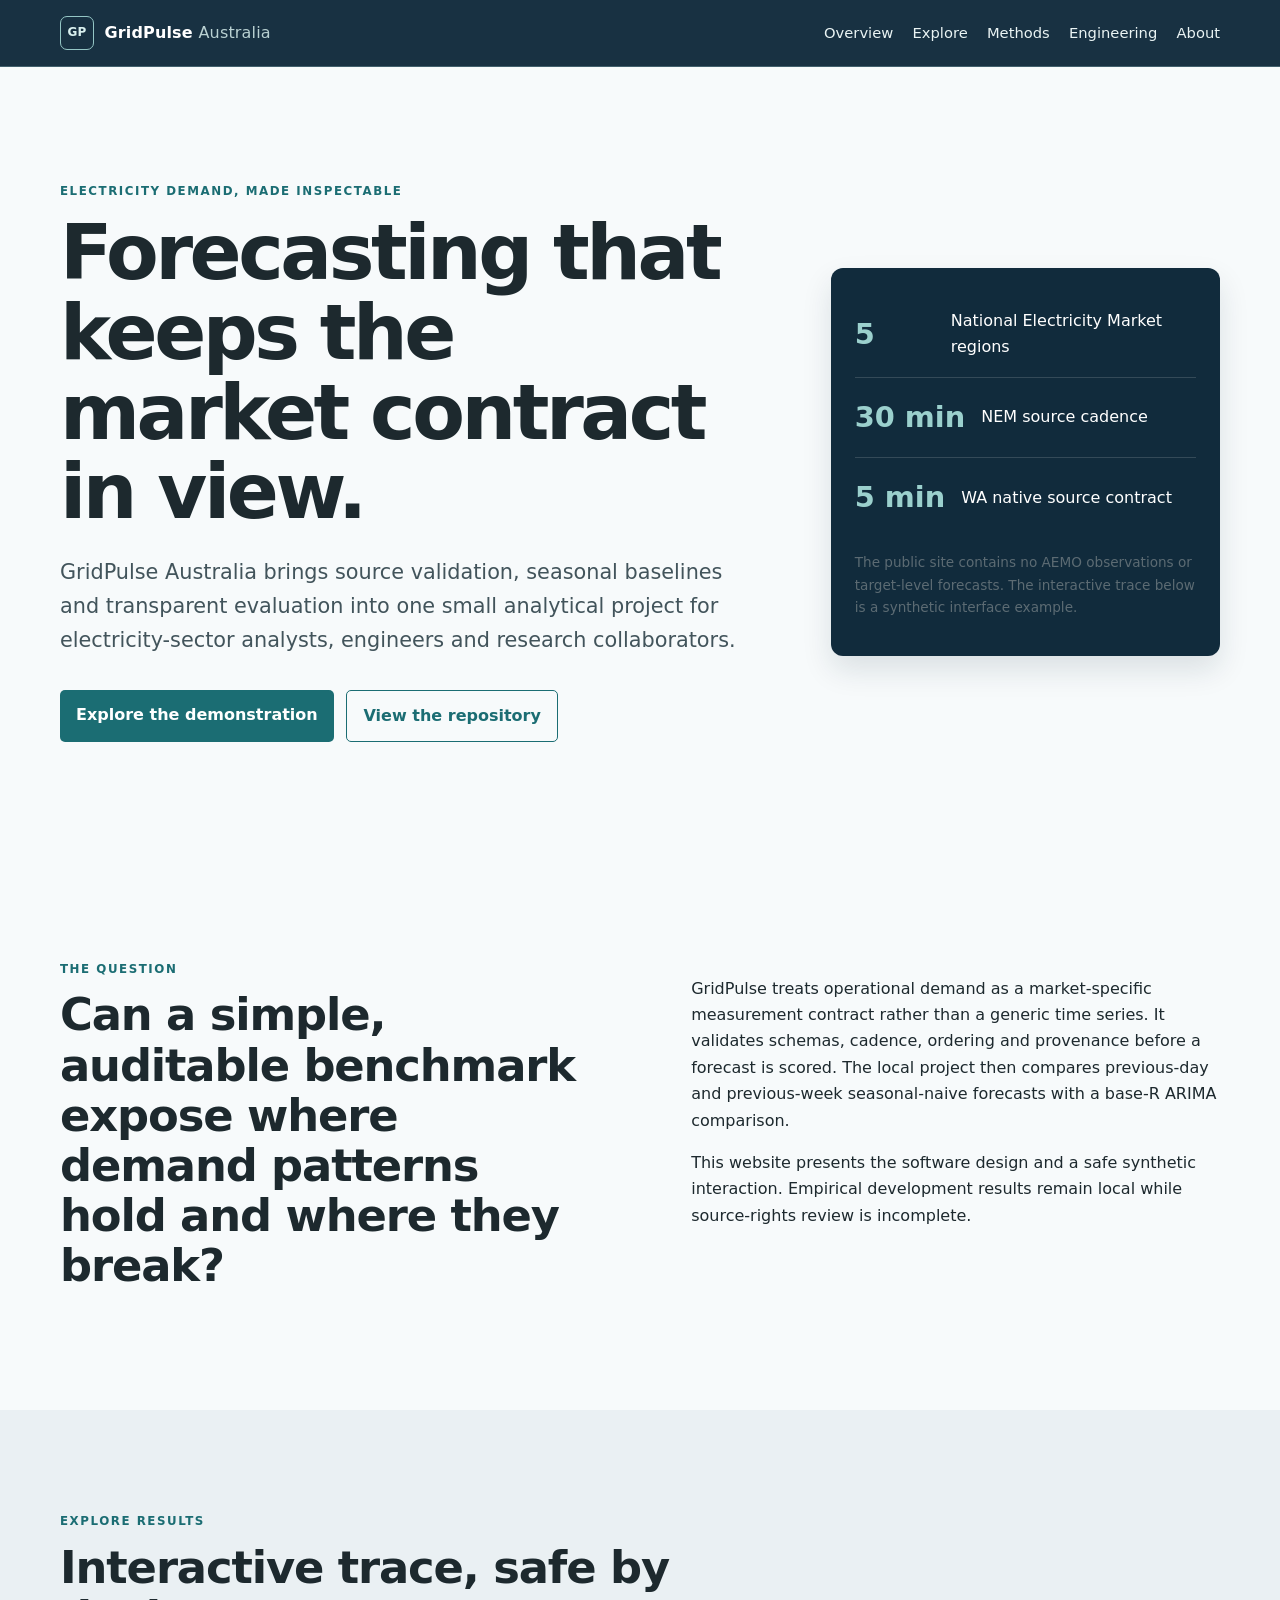
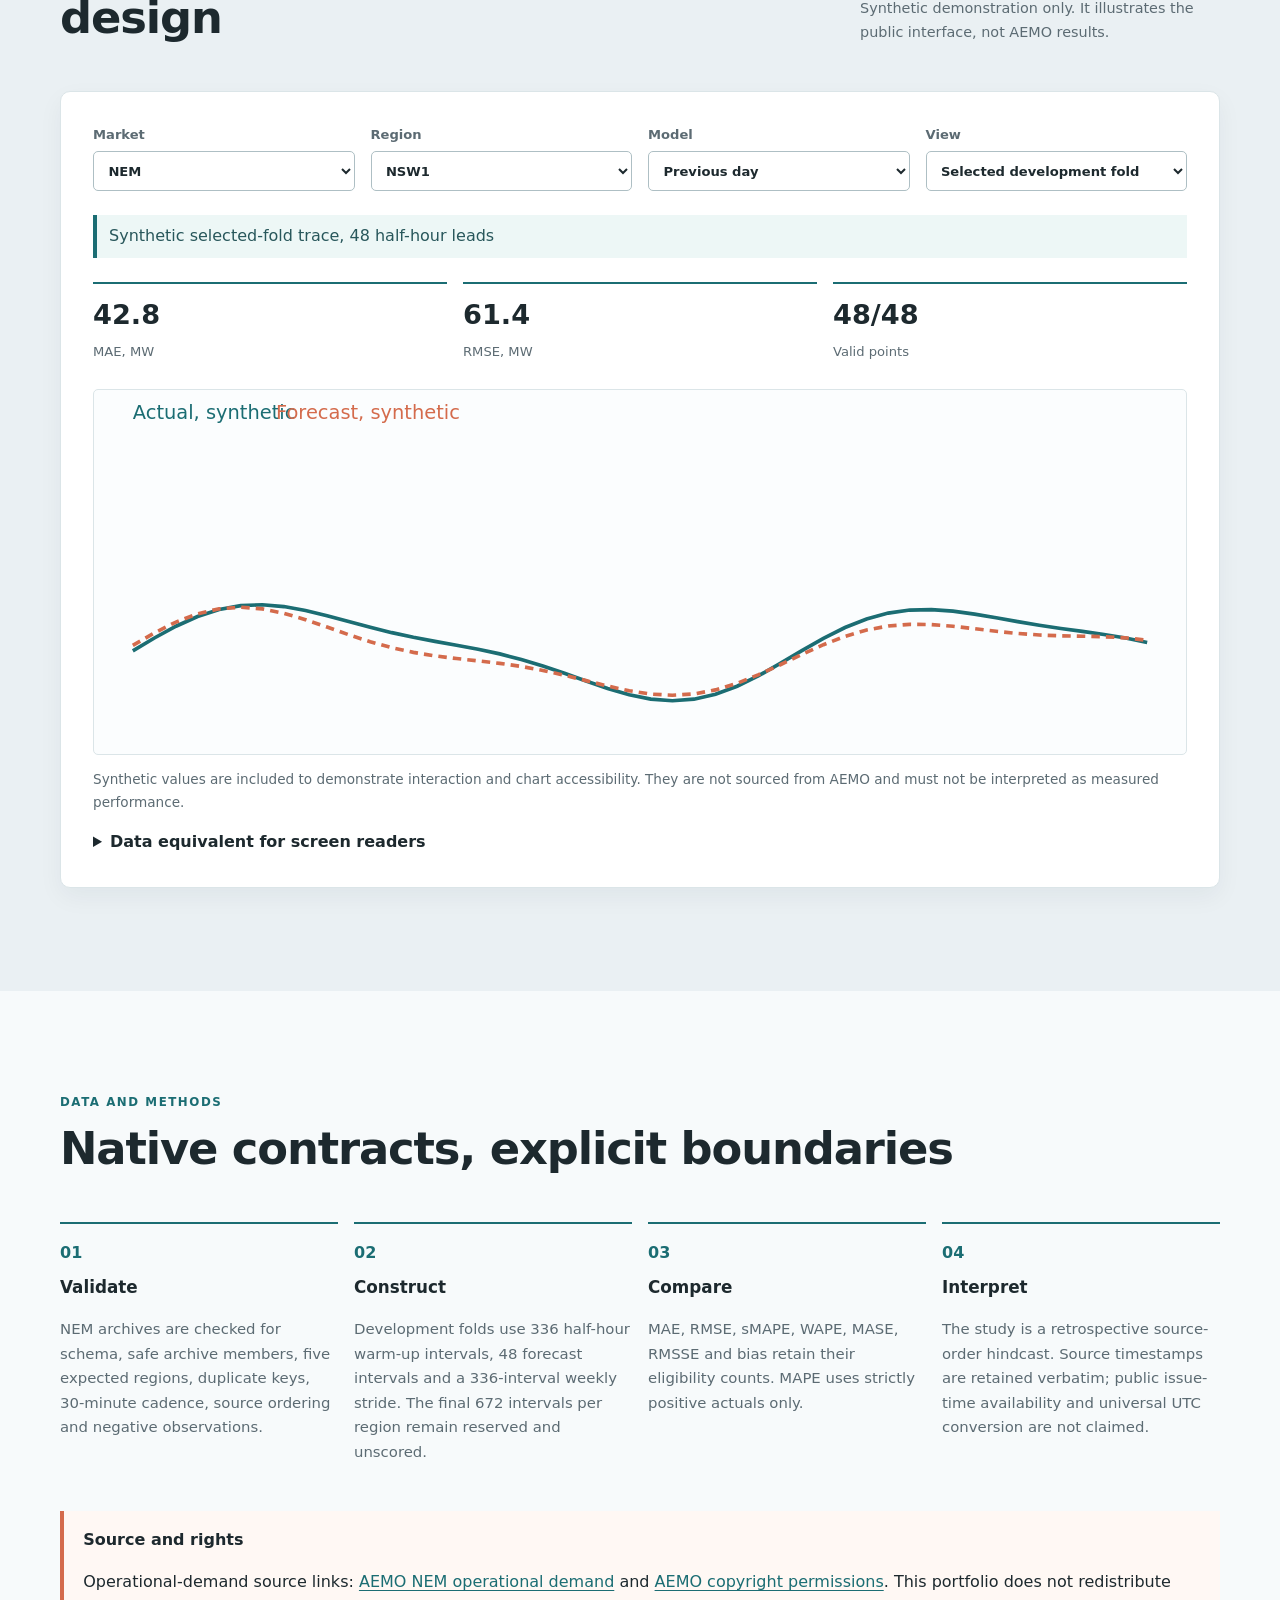
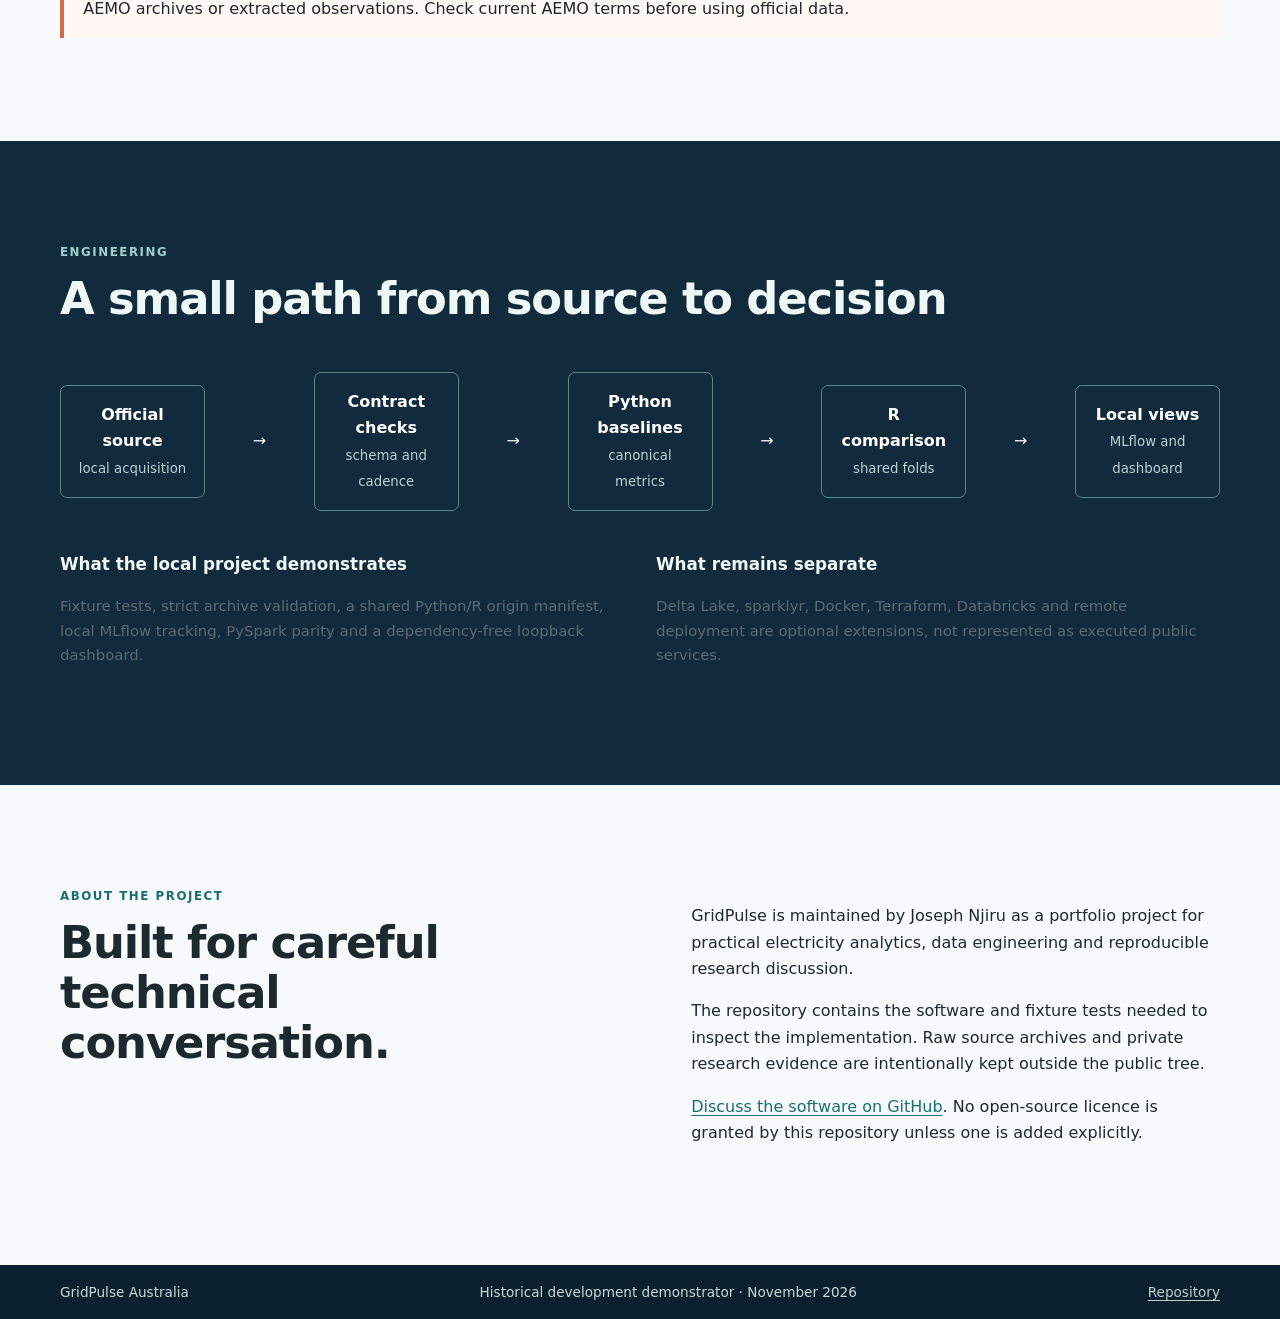
==== site/index.html @ c221bab7 "Publish GridPulse software portfolio Co-authored-by: Copilot <223556219+Copilot@users.noreply.github" ====
<!doctype html>
<html lang="en-AU">
<head>
  <meta charset="utf-8">
  <meta name="viewport" content="width=device-width, initial-scale=1">
  <meta name="description" content="GridPulse Australia, a reproducible electricity-demand forecasting demonstrator.">
  <meta property="og:title" content="GridPulse Australia">
  <meta property="og:description" content="Market-native demand contracts, transparent baselines and reproducible evaluation.">
  <link rel="canonical" href="./">
  <link rel="stylesheet" href="assets/site.css">
  <title>GridPulse Australia | Electricity-demand forecasting</title>
</head>
<body>
<a class="skip-link" href="#main">Skip to content</a>
<header class="site-header">
  <div class="shell nav-wrap">
    <a class="brand" href="./" aria-label="GridPulse Australia home"><span class="brand-mark">GP</span><span>GridPulse <em>Australia</em></span></a>
    <nav aria-label="Primary navigation">
      <a href="#overview">Overview</a><a href="#explore">Explore</a><a href="#methods">Methods</a><a href="#engineering">Engineering</a><a href="#about">About</a>
    </nav>
  </div>
</header>
<main id="main">
  <section id="overview" class="hero shell">
    <div class="hero-copy">
      <p class="eyebrow">Electricity demand, made inspectable</p>
      <h1>Forecasting that keeps the market contract in view.</h1>
      <p class="lede">GridPulse Australia brings source validation, seasonal baselines and transparent evaluation into one small analytical project for electricity-sector analysts, engineers and research collaborators.</p>
      <div class="actions"><a class="button primary" href="#explore">Explore the demonstration</a><a class="button secondary" href="https://github.com/JosephNjiru/Gridpulse-electricity-demand-forecasting">View the repository</a></div>
    </div>
    <div class="hero-card" aria-label="Project scope">
      <div class="scope-row"><span class="scope-number">5</span><span>National Electricity Market regions</span></div>
      <div class="scope-row"><span class="scope-number">30 min</span><span>NEM source cadence</span></div>
      <div class="scope-row"><span class="scope-number">5 min</span><span>WA native source contract</span></div>
      <p class="small">The public site contains no AEMO observations or target-level forecasts. The interactive trace below is a synthetic interface example.</p>
    </div>
  </section>
  <section class="section shell two-col">
    <div><p class="eyebrow">The question</p><h2>Can a simple, auditable benchmark expose where demand patterns hold and where they break?</h2></div>
    <div><p>GridPulse treats operational demand as a market-specific measurement contract rather than a generic time series. It validates schemas, cadence, ordering and provenance before a forecast is scored. The local project then compares previous-day and previous-week seasonal-naive forecasts with a base-R ARIMA comparison.</p><p>This website presents the software design and a safe synthetic interaction. Empirical development results remain local while source-rights review is incomplete.</p></div>
  </section>
  <section id="explore" class="section section-tint">
    <div class="shell">
      <div class="section-heading"><div><p class="eyebrow">Explore results</p><h2>Interactive trace, safe by design</h2></div><p class="section-note">Synthetic demonstration only. It illustrates the public interface, not AEMO results.</p></div>
      <div class="explorer card">
        <div class="controls" role="group" aria-label="Synthetic demonstration controls">
          <label>Market<select id="demo-market"><option>NEM</option><option>WA WEM/SWIS</option></select></label>
          <label>Region<select id="demo-region"><option>NSW1</option><option>QLD1</option><option>SA1</option><option>TAS1</option><option>VIC1</option></select></label>
          <label>Model<select id="demo-model"><option>Previous day</option><option>Previous week</option><option>R ARIMA(1,0,0)</option></select></label>
          <label>View<select id="demo-view"><option value="fold">Selected development fold</option><option value="aggregate">Aggregate metrics</option></select></label>
        </div>
        <p id="demo-status" class="status" role="status">Synthetic selected-fold trace, 48 half-hour leads</p>
        <div class="metric-grid" aria-label="Synthetic example metrics"><div><strong id="metric-mae">42.8</strong><span>MAE, MW</span></div><div><strong id="metric-rmse">61.4</strong><span>RMSE, MW</span></div><div><strong id="metric-coverage">48/48</strong><span>Valid points</span></div></div>
        <div class="chart-wrap"><svg id="demo-chart" role="img" aria-labelledby="chart-title chart-desc" viewBox="0 0 900 300"><title id="chart-title">Synthetic actual and forecast demand trace</title><desc id="chart-desc">A synthetic 48-point demonstration comparing actual and forecast demand.</desc></svg></div>
        <p class="chart-footnote">Synthetic values are included to demonstrate interaction and chart accessibility. They are not sourced from AEMO and must not be interpreted as measured performance.</p>
        <details><summary>Data equivalent for screen readers</summary><p id="chart-table-summary">The synthetic trace contains 48 half-hour leads with actual and forecast series. Select aggregate metrics to see the interface change.</p></details>
      </div>
    </div>
  </section>
  <section id="methods" class="section shell">
    <div class="section-heading"><div><p class="eyebrow">Data and methods</p><h2>Native contracts, explicit boundaries</h2></div></div>
    <div class="method-grid">
      <article><span class="step">01</span><h3>Validate</h3><p>NEM archives are checked for schema, safe archive members, five expected regions, duplicate keys, 30-minute cadence, source ordering and negative observations.</p></article>
      <article><span class="step">02</span><h3>Construct</h3><p>Development folds use 336 half-hour warm-up intervals, 48 forecast intervals and a 336-interval weekly stride. The final 672 intervals per region remain reserved and unscored.</p></article>
      <article><span class="step">03</span><h3>Compare</h3><p>MAE, RMSE, sMAPE, WAPE, MASE, RMSSE and bias retain their eligibility counts. MAPE uses strictly positive actuals only.</p></article>
      <article><span class="step">04</span><h3>Interpret</h3><p>The study is a retrospective source-order hindcast. Source timestamps are retained verbatim; public issue-time availability and universal UTC conversion are not claimed.</p></article>
    </div>
    <div class="notice"><strong>Source and rights</strong><p>Operational-demand source links: <a href="https://www.aemo.com.au/energy-systems/electricity/national-electricity-market-nem/data-nem/operational-demand-data">AEMO NEM operational demand</a> and <a href="https://www.aemo.com.au/privacy-and-legal-notices/copyright-permissions">AEMO copyright permissions</a>. This portfolio does not redistribute AEMO archives or extracted observations. Check current AEMO terms before using official data.</p></div>
  </section>
  <section id="engineering" class="section section-dark"><div class="shell">
    <p class="eyebrow">Engineering</p><h2>A small path from source to decision</h2>
    <div class="architecture" role="img" aria-label="Architecture flow from source acquisition through validation and evaluation to local dashboard"><div class="arch-node">Official source<br><small>local acquisition</small></div><span>→</span><div class="arch-node">Contract checks<br><small>schema and cadence</small></div><span>→</span><div class="arch-node">Python baselines<br><small>canonical metrics</small></div><span>→</span><div class="arch-node">R comparison<br><small>shared folds</small></div><span>→</span><div class="arch-node">Local views<br><small>MLflow and dashboard</small></div></div>
    <div class="engineering-grid"><div><h3>What the local project demonstrates</h3><p>Fixture tests, strict archive validation, a shared Python/R origin manifest, local MLflow tracking, PySpark parity and a dependency-free loopback dashboard.</p></div><div><h3>What remains separate</h3><p>Delta Lake, sparklyr, Docker, Terraform, Databricks and remote deployment are optional extensions, not represented as executed public services.</p></div></div>
  </div></section>
  <section id="about" class="section shell two-col"><div><p class="eyebrow">About the project</p><h2>Built for careful technical conversation.</h2></div><div><p>GridPulse is maintained by Joseph Njiru as a portfolio project for practical electricity analytics, data engineering and reproducible research discussion.</p><p>The repository contains the software and fixture tests needed to inspect the implementation. Raw source archives and private research evidence are intentionally kept outside the public tree.</p><p><a href="https://github.com/JosephNjiru/Gridpulse-electricity-demand-forecasting">Discuss the software on GitHub</a>. No open-source licence is granted by this repository unless one is added explicitly.</p></div></section>
</main>
<footer class="footer"><div class="shell footer-inner"><span>GridPulse Australia</span><span>Historical development demonstrator · November 2026</span><a href="https://github.com/JosephNjiru/Gridpulse-electricity-demand-forecasting">Repository</a></div></footer>
<script src="assets/site.js"></script>
</body>
</html>
---- site/assets/site.css ----
:root{--navy:#112b3c;--ink:#1d292e;--teal:#1b6d73;--slate:#5c6b73;--paper:#f7fafb;--line:#dbe5e8;--white:#fff;--accent:#d46b4c;--space:clamp(1rem,2vw,2rem)}*{box-sizing:border-box}html{scroll-behavior:smooth}body{margin:0;background:var(--paper);color:var(--ink);font:16px/1.65 system-ui,-apple-system,BlinkMacSystemFont,"Segoe UI",sans-serif}a{color:var(--teal);text-underline-offset:3px}a:focus-visible,select:focus-visible,.button:focus-visible,summary:focus-visible{outline:3px solid #e29b45;outline-offset:3px}.shell{width:min(1160px,calc(100% - 2*var(--space)));margin-inline:auto}.skip-link{position:absolute;left:-999px;top:8px;background:#fff;padding:8px}.skip-link:focus{left:8px;z-index:5}.site-header{position:sticky;top:0;z-index:4;background:rgba(17,43,60,.97);color:#fff;border-bottom:1px solid #42606d}.nav-wrap,.footer-inner{display:flex;align-items:center;justify-content:space-between;gap:1rem;padding:1rem 0}.brand{display:flex;align-items:center;gap:.65rem;color:#fff;text-decoration:none;font-weight:700;letter-spacing:.01em}.brand em{font-weight:400;font-style:normal;color:#b9d1d2}.brand-mark{display:grid;place-items:center;width:34px;height:34px;border:1px solid #94c6c5;border-radius:7px;color:#d9f0ef;font-size:.75rem}.site-header nav{display:flex;gap:1.2rem;flex-wrap:wrap}.site-header nav a{color:#eaf4f4;text-decoration:none;font-size:.92rem}.hero{display:grid;grid-template-columns:1.4fr .8fr;gap:clamp(2rem,7vw,7rem);padding-top:clamp(4rem,9vw,8rem);padding-bottom:clamp(4rem,9vw,8rem)}.eyebrow{text-transform:uppercase;letter-spacing:.13em;font-size:.74rem;font-weight:700;color:var(--teal);margin:0 0 .7rem}.hero h1{font-size:clamp(2.4rem,6vw,5.3rem);line-height:1.04;letter-spacing:-.045em;margin:0 0 1.4rem;max-width:760px}.lede{font-size:clamp(1.05rem,2vw,1.3rem);max-width:700px;color:#42545b}.actions{display:flex;gap:.8rem;flex-wrap:wrap;margin-top:2rem}.button{display:inline-block;padding:.75rem 1rem;border-radius:5px;text-decoration:none;font-weight:700}.primary{background:var(--teal);color:#fff}.secondary{border:1px solid var(--teal);color:var(--teal)}.hero-card{align-self:center;background:var(--navy);color:#fff;border-radius:12px;padding:1.5rem;box-shadow:0 14px 30px #112b3c1f}.scope-row{display:flex;align-items:center;gap:1rem;border-bottom:1px solid #ffffff25;padding:1rem 0}.scope-row:last-of-type{border:0}.scope-number{font-size:1.8rem;font-weight:700;color:#9bd0cd;min-width:80px}.small{font-size:.82rem;color:#c3d3d5}.section{padding-block:clamp(3.5rem,8vw,7rem)}.section-tint{background:#eaf0f3}.section-dark{background:var(--navy);color:#eef8f7}.section-dark .eyebrow{color:#9bd0cd}.section h2{font-size:clamp(1.8rem,3.5vw,3rem);line-height:1.12;letter-spacing:-.025em;margin:.2rem 0 1rem}.two-col{display:grid;grid-template-columns:1fr 1fr;gap:clamp(2rem,8vw,8rem)}.section-heading{display:flex;justify-content:space-between;gap:2rem;align-items:end;margin-bottom:2rem}.section-note{max-width:360px;color:var(--slate);font-size:.9rem}.card{background:#fff;border:1px solid var(--line);border-radius:10px;padding:clamp(1rem,3vw,2rem);box-shadow:0 9px 24px #112b3c0d}.controls{display:grid;grid-template-columns:repeat(4,1fr);gap:1rem;margin-bottom:1.5rem}.controls label{font-size:.82rem;font-weight:700;color:var(--slate)}select{display:block;width:100%;margin-top:.35rem;padding:.65rem;border:1px solid #aebfc4;border-radius:5px;background:#fff;color:var(--ink);font:inherit}.status{border-left:4px solid var(--teal);padding:.5rem .75rem;background:#edf7f6;color:#28575b}.metric-grid{display:grid;grid-template-columns:repeat(3,1fr);gap:1rem;margin:1.5rem 0}.metric-grid div{border-top:2px solid var(--teal);padding-top:.6rem}.metric-grid strong{display:block;font-size:1.7rem}.metric-grid span{color:var(--slate);font-size:.82rem}.chart-wrap{overflow:hidden;border:1px solid var(--line);background:#fbfdfe;border-radius:5px}.chart-wrap svg{display:block;width:100%;height:auto;min-height:220px}.chart-footnote,.small{font-size:.85rem;color:var(--slate)}details{margin-top:1rem}summary{cursor:pointer;font-weight:700}.method-grid{display:grid;grid-template-columns:repeat(4,1fr);gap:1rem;margin:2rem 0}.method-grid article{border-top:2px solid var(--teal);padding-top:1rem}.method-grid h3,.engineering-grid h3{margin:.5rem 0;font-size:1.05rem}.method-grid p,.engineering-grid p{font-size:.93rem;color:var(--slate)}.step{font-weight:700;color:var(--teal)}.notice{border-left:4px solid var(--accent);padding:1rem 1.2rem;background:#fff8f4}.notice p{margin-bottom:0}.architecture{display:flex;align-items:center;justify-content:space-between;gap:.7rem;overflow-x:auto;max-width:100%;min-width:0;padding:2rem 0}.architecture>span{flex:0 0 auto}.arch-node{min-width:145px;flex:0 0 145px;border:1px solid #5b8589;border-radius:7px;padding:1rem;text-align:center;color:#fff;font-weight:700}.arch-node small{color:#b9d1d2;font-weight:400}.engineering-grid{display:grid;grid-template-columns:1fr 1fr;gap:2rem}.footer{background:#0b202e;color:#c9d8da}.footer-inner{font-size:.85rem}.footer a{color:#b9d1d2}@media(max-width:760px){.hero,.two-col{grid-template-columns:1fr}.controls,.method-grid{grid-template-columns:1fr 1fr}.site-header nav{gap:.65rem}.section-heading{display:block}.architecture{justify-content:flex-start}.engineering-grid{grid-template-columns:1fr}}@media(max-width:460px){.nav-wrap{align-items:flex-start;flex-direction:column}.hero{padding-top:3rem}.controls,.method-grid,.metric-grid{grid-template-columns:1fr}.hero h1{font-size:2.6rem}.footer-inner{align-items:flex-start;flex-direction:column}}
@media(prefers-reduced-motion:reduce){html{scroll-behavior:auto}}
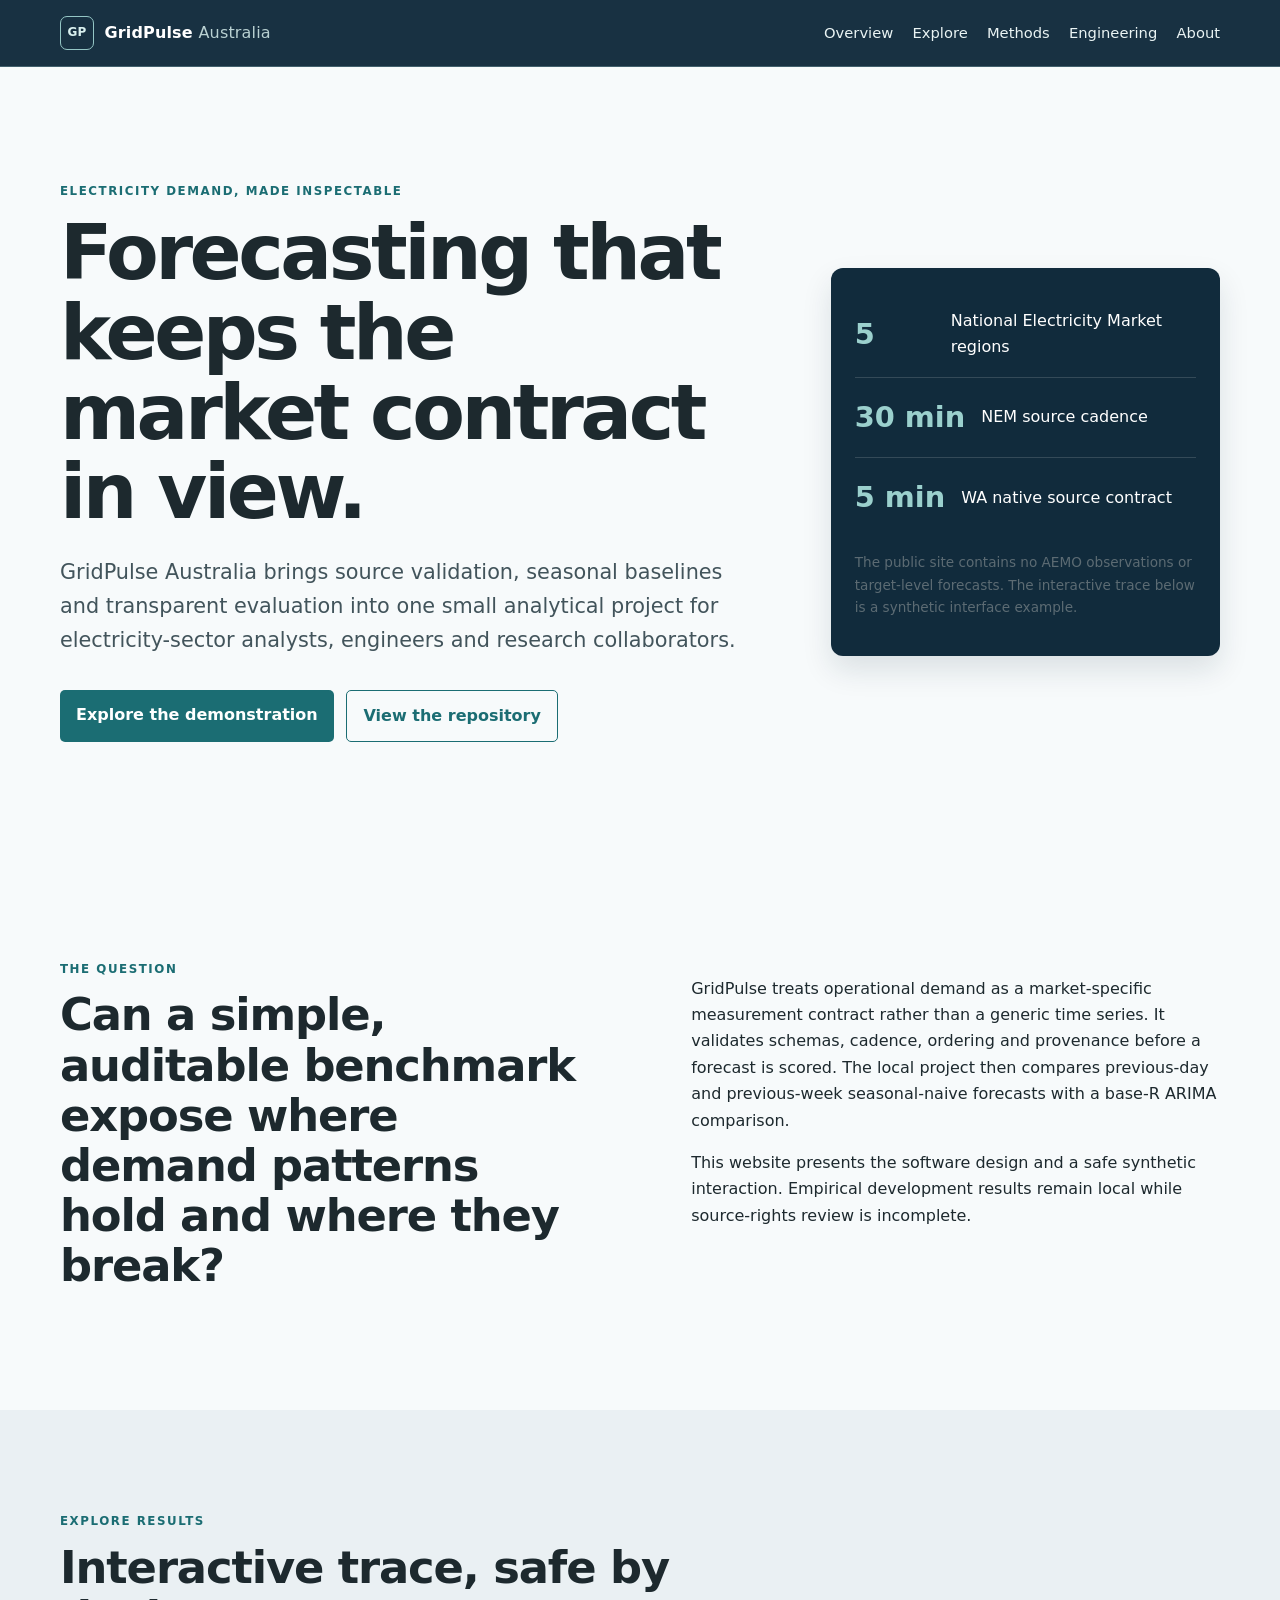
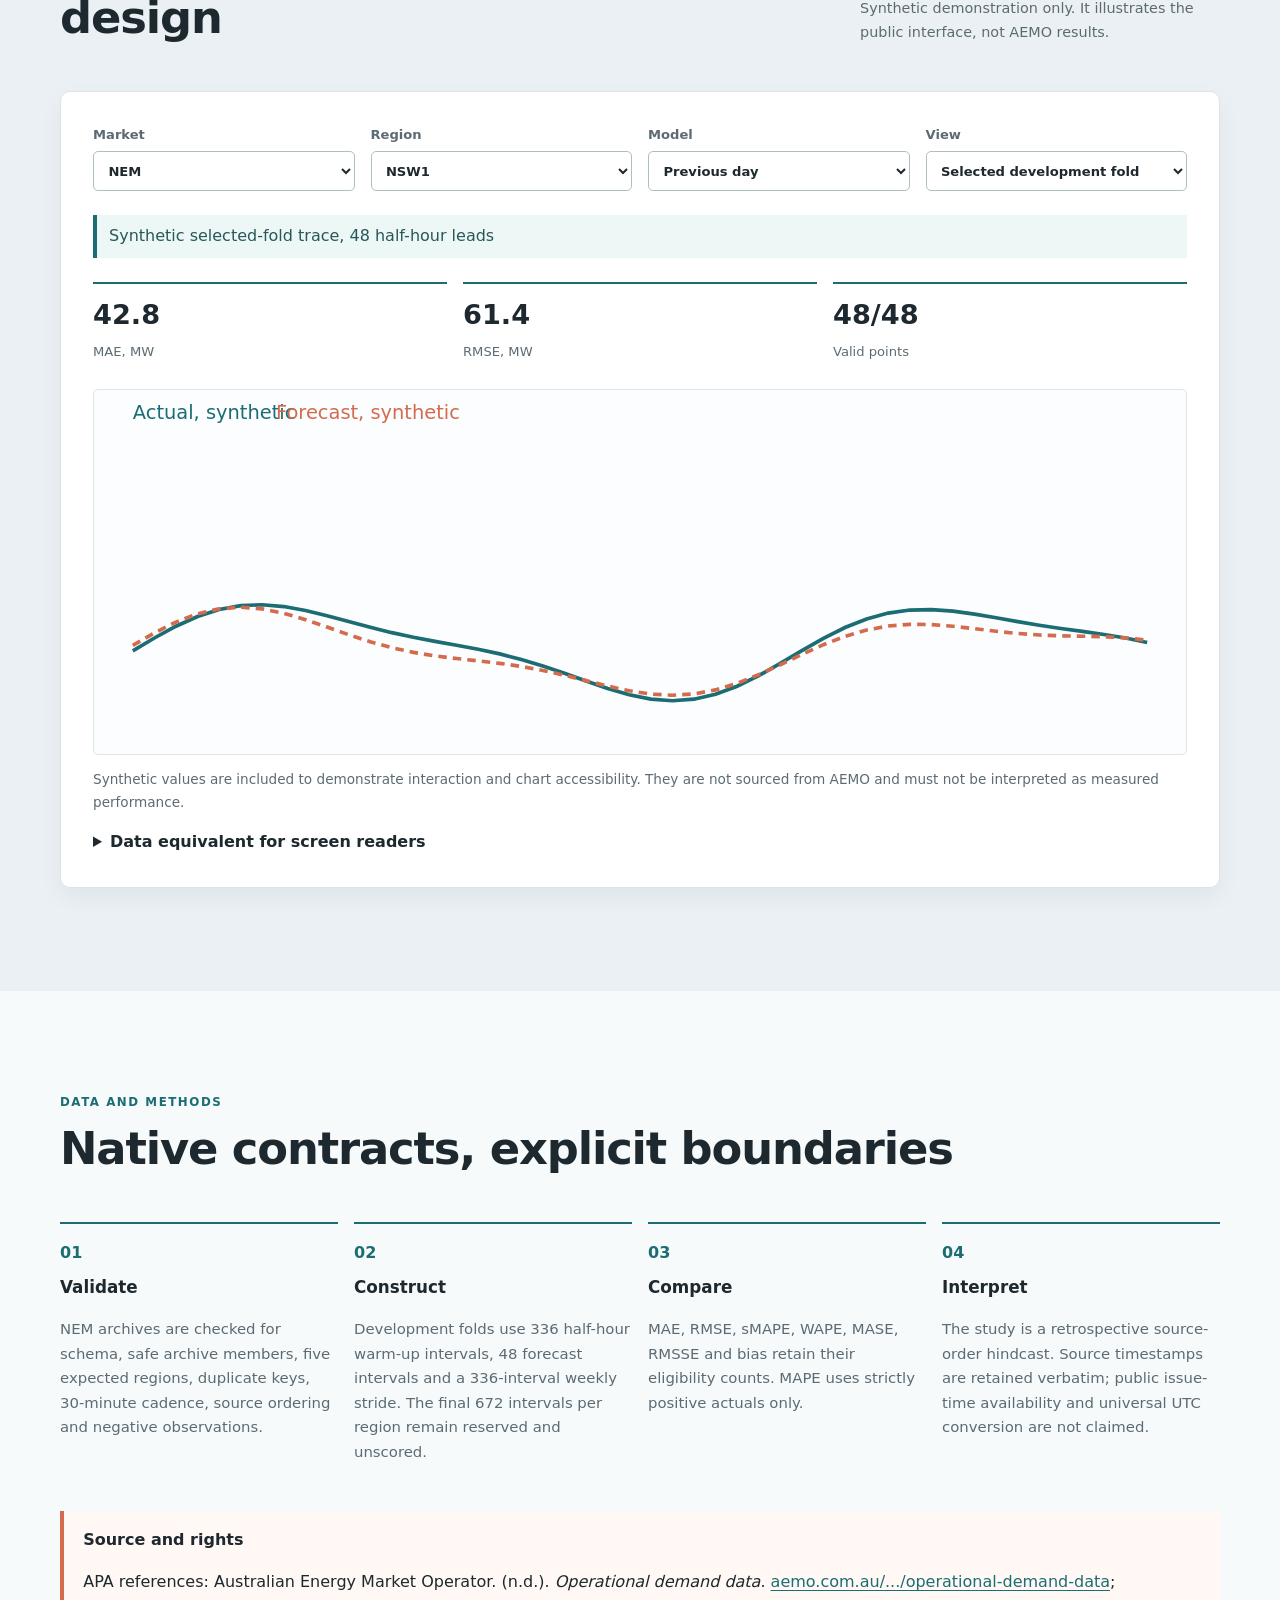
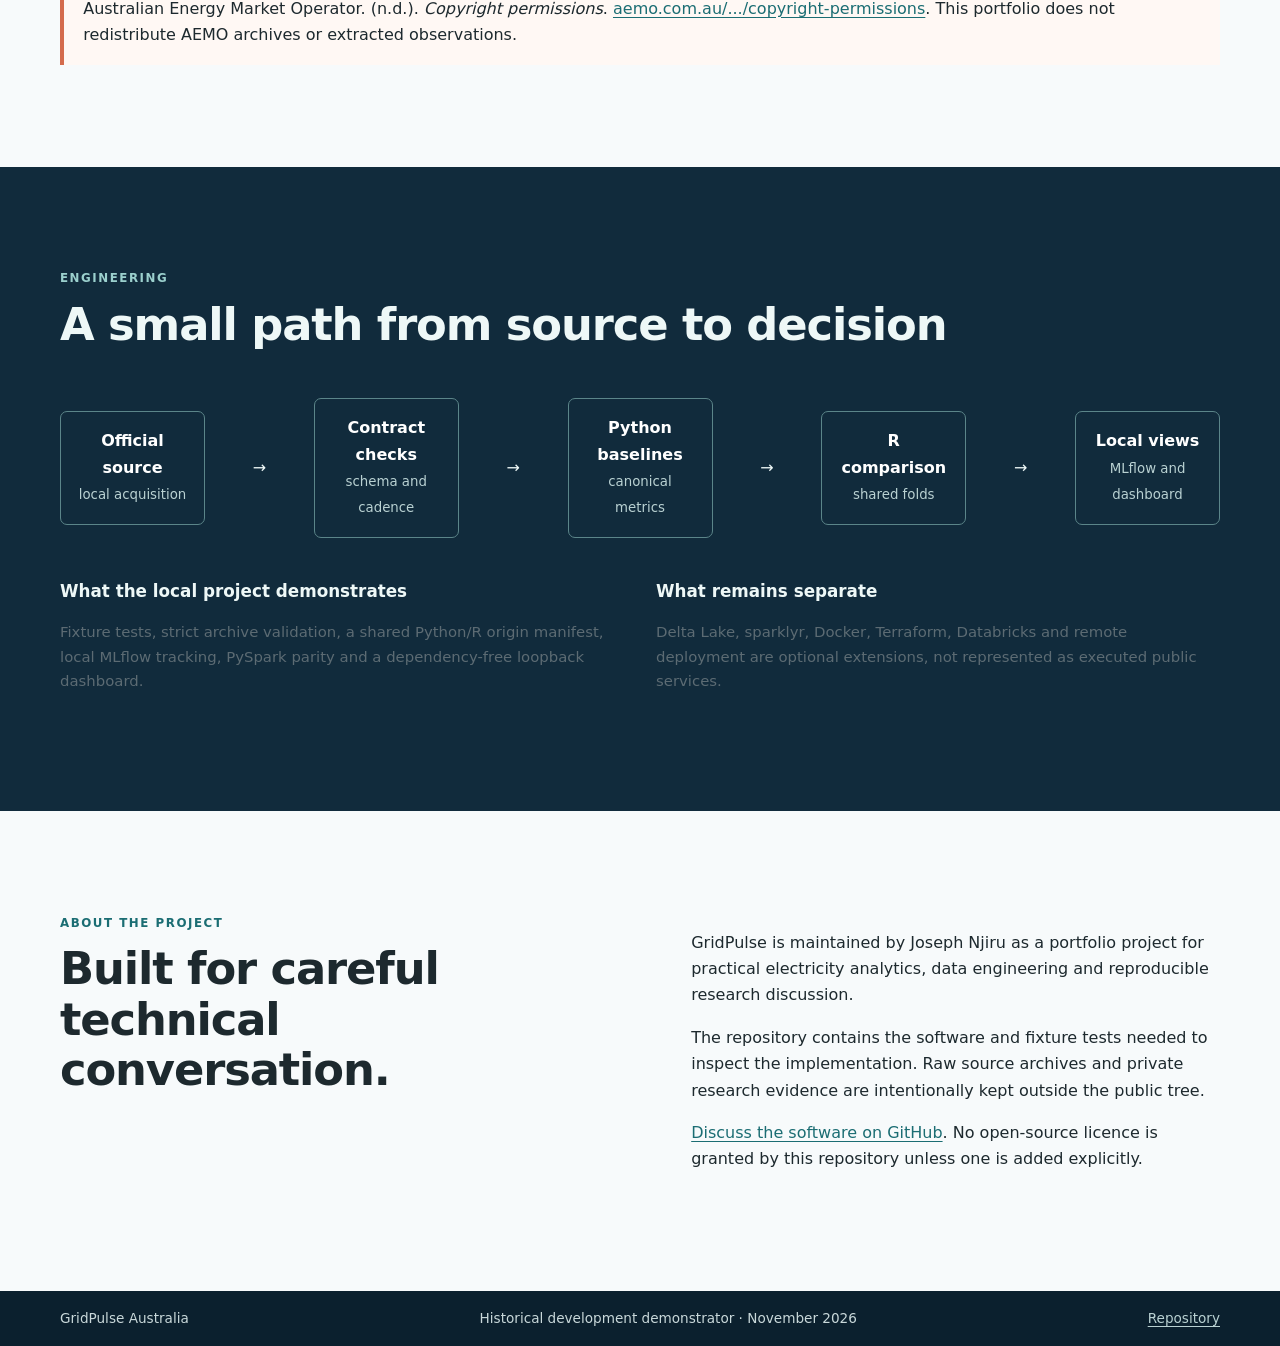
==== commit 22451359: "Add APA source citations Co-authored-by: Copilot <223556219+Copilot@users.noreply.github.com>" ====
--- a/site/index.html
+++ b/site/index.html
@@ -65,7 +65,7 @@
       <article><span class="step">03</span><h3>Compare</h3><p>MAE, RMSE, sMAPE, WAPE, MASE, RMSSE and bias retain their eligibility counts. MAPE uses strictly positive actuals only.</p></article>
       <article><span class="step">04</span><h3>Interpret</h3><p>The study is a retrospective source-order hindcast. Source timestamps are retained verbatim; public issue-time availability and universal UTC conversion are not claimed.</p></article>
     </div>
-    <div class="notice"><strong>Source and rights</strong><p>Operational-demand source links: <a href="https://www.aemo.com.au/energy-systems/electricity/national-electricity-market-nem/data-nem/operational-demand-data">AEMO NEM operational demand</a> and <a href="https://www.aemo.com.au/privacy-and-legal-notices/copyright-permissions">AEMO copyright permissions</a>. This portfolio does not redistribute AEMO archives or extracted observations. Check current AEMO terms before using official data.</p></div>
+    <div class="notice"><strong>Source and rights</strong><p>APA references: Australian Energy Market Operator. (n.d.). <em>Operational demand data</em>. <a href="https://www.aemo.com.au/energy-systems/electricity/national-electricity-market-nem/data-nem/operational-demand-data">aemo.com.au/.../operational-demand-data</a>; Australian Energy Market Operator. (n.d.). <em>Copyright permissions</em>. <a href="https://www.aemo.com.au/privacy-and-legal-notices/copyright-permissions">aemo.com.au/.../copyright-permissions</a>. This portfolio does not redistribute AEMO archives or extracted observations.</p></div>
   </section>
   <section id="engineering" class="section section-dark"><div class="shell">
     <p class="eyebrow">Engineering</p><h2>A small path from source to decision</h2>
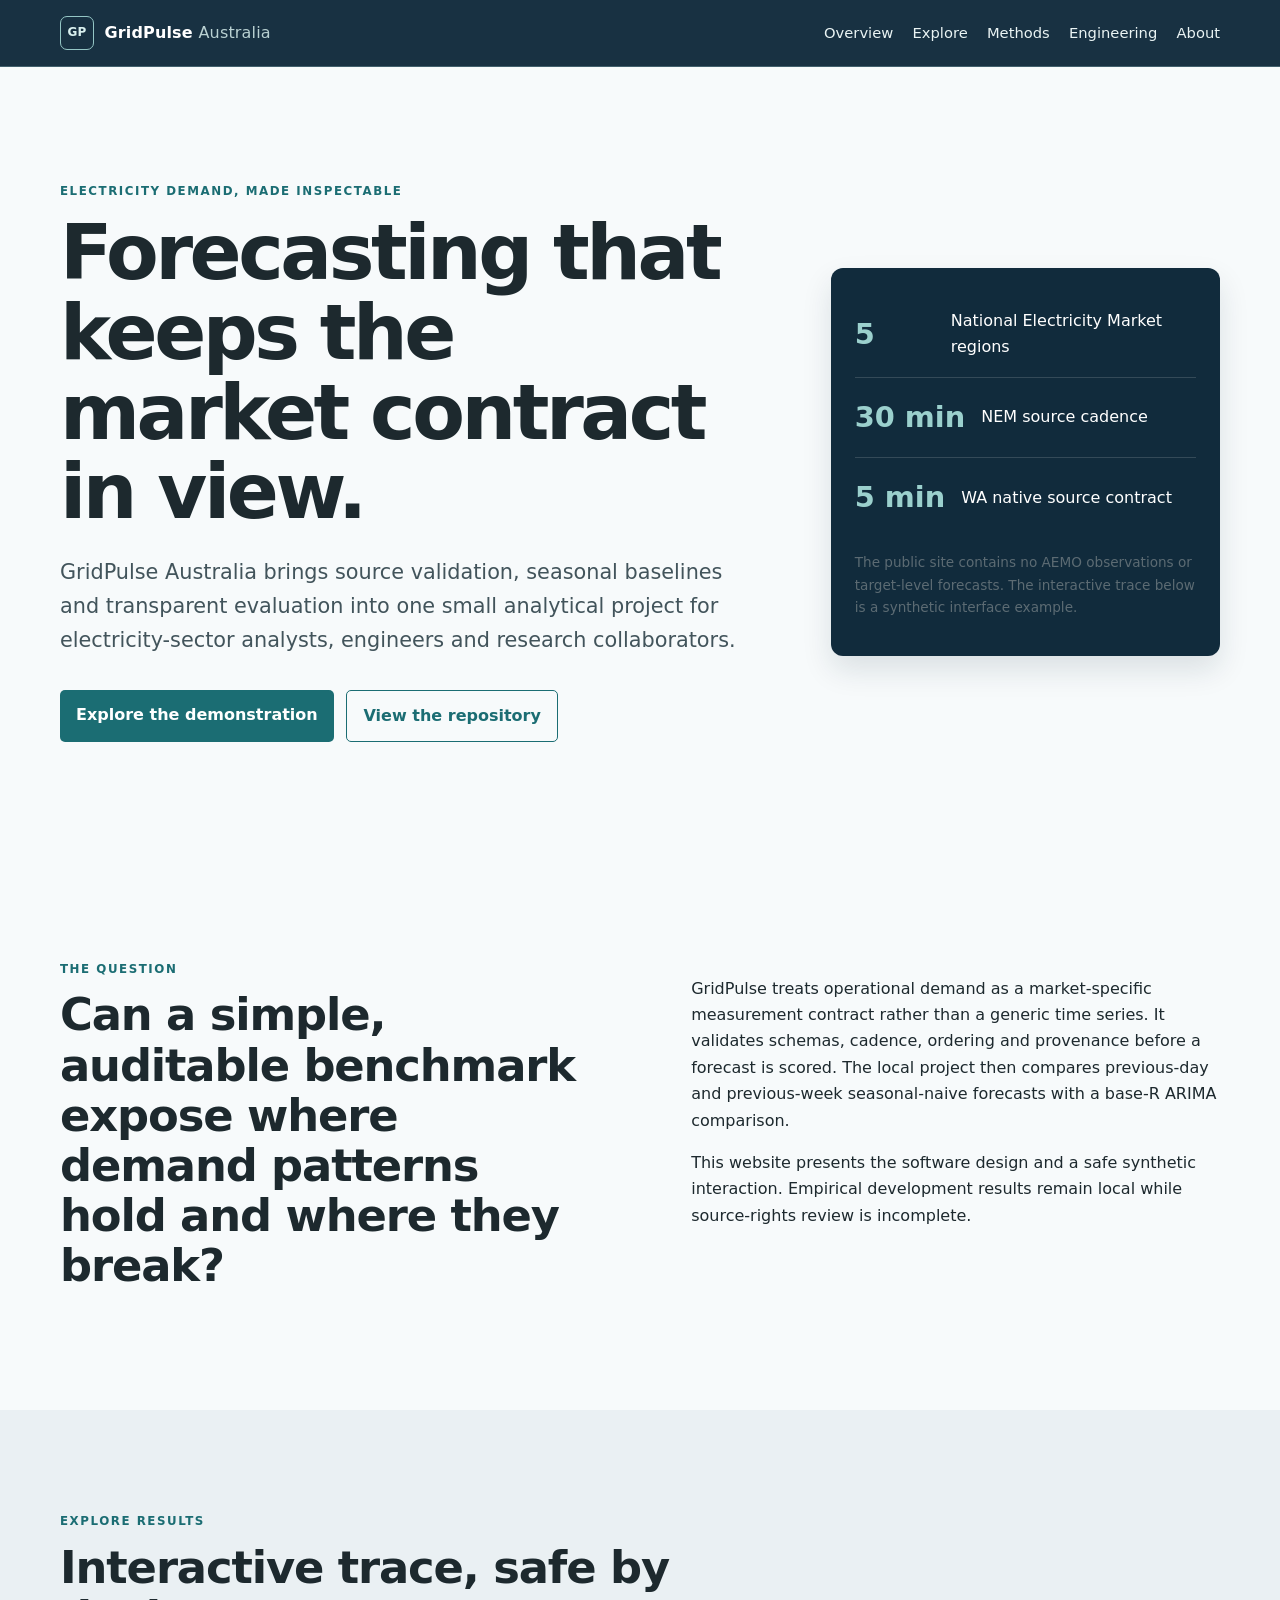
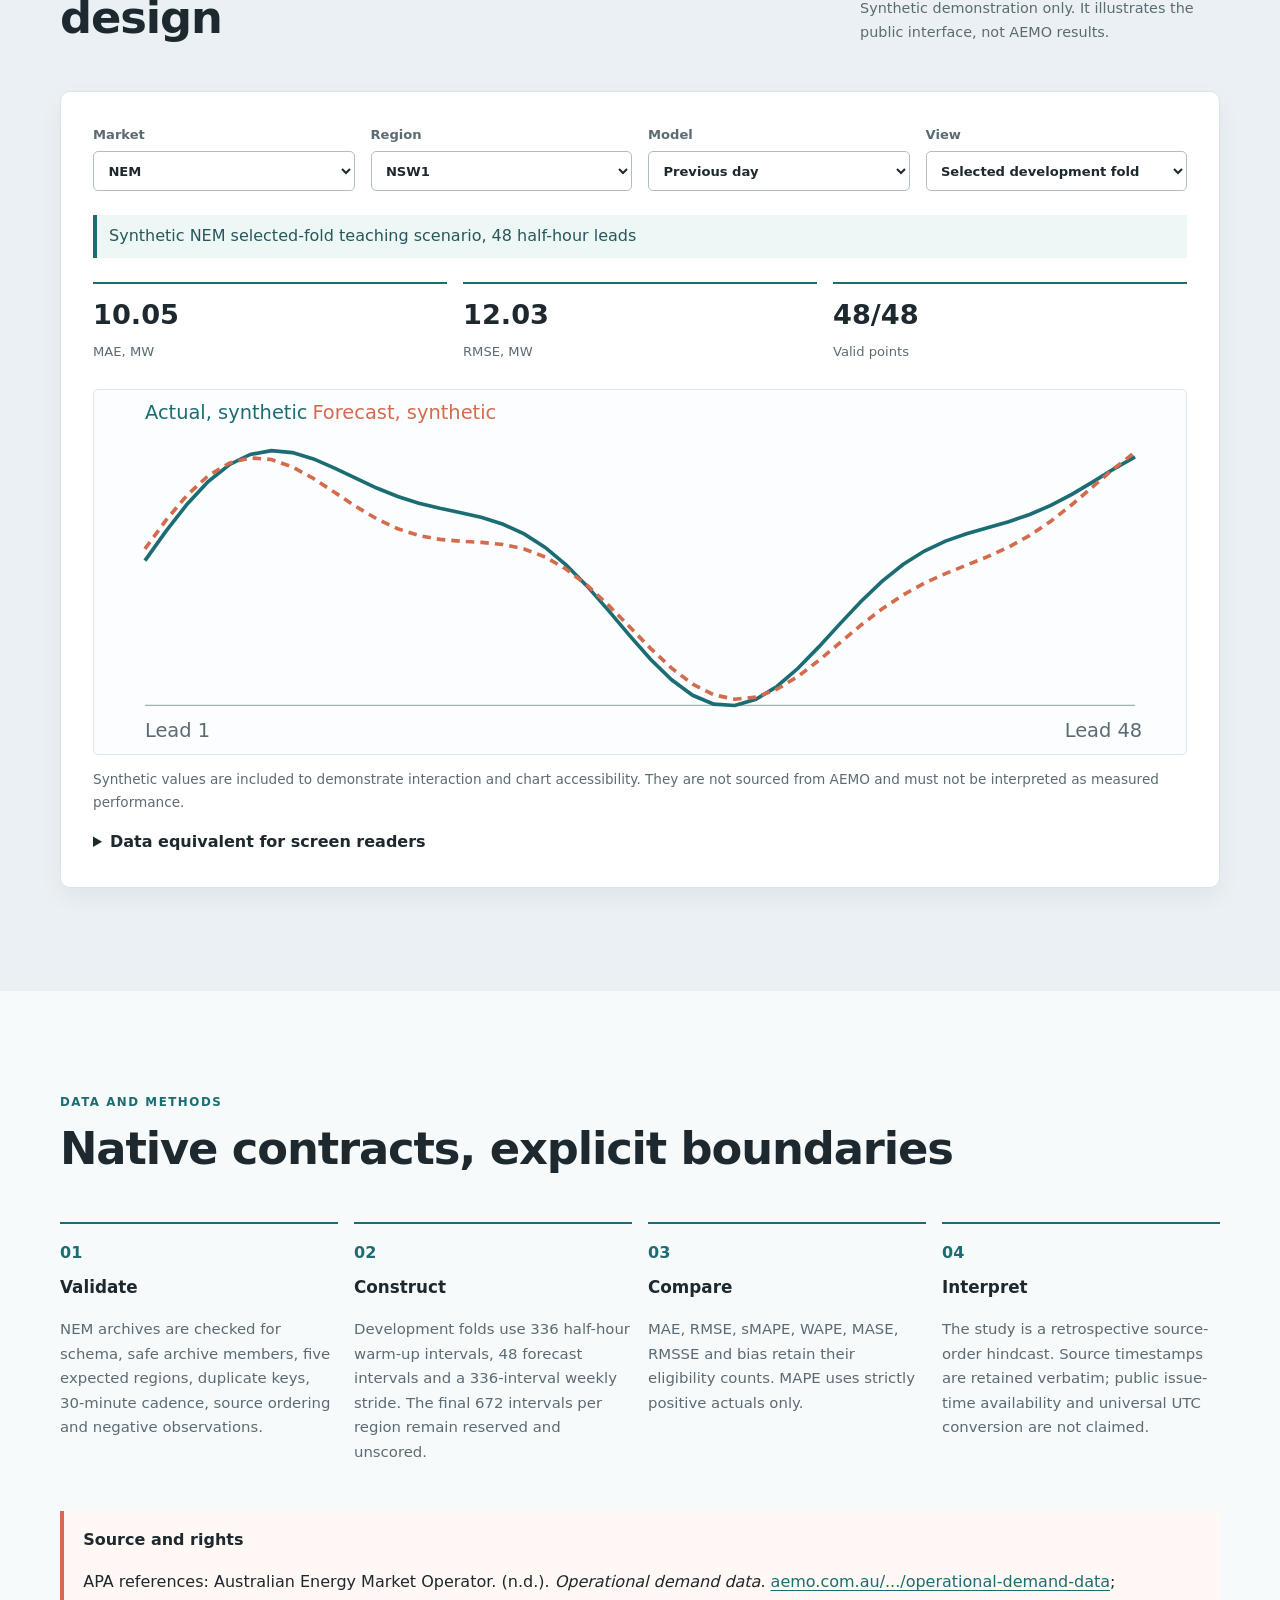
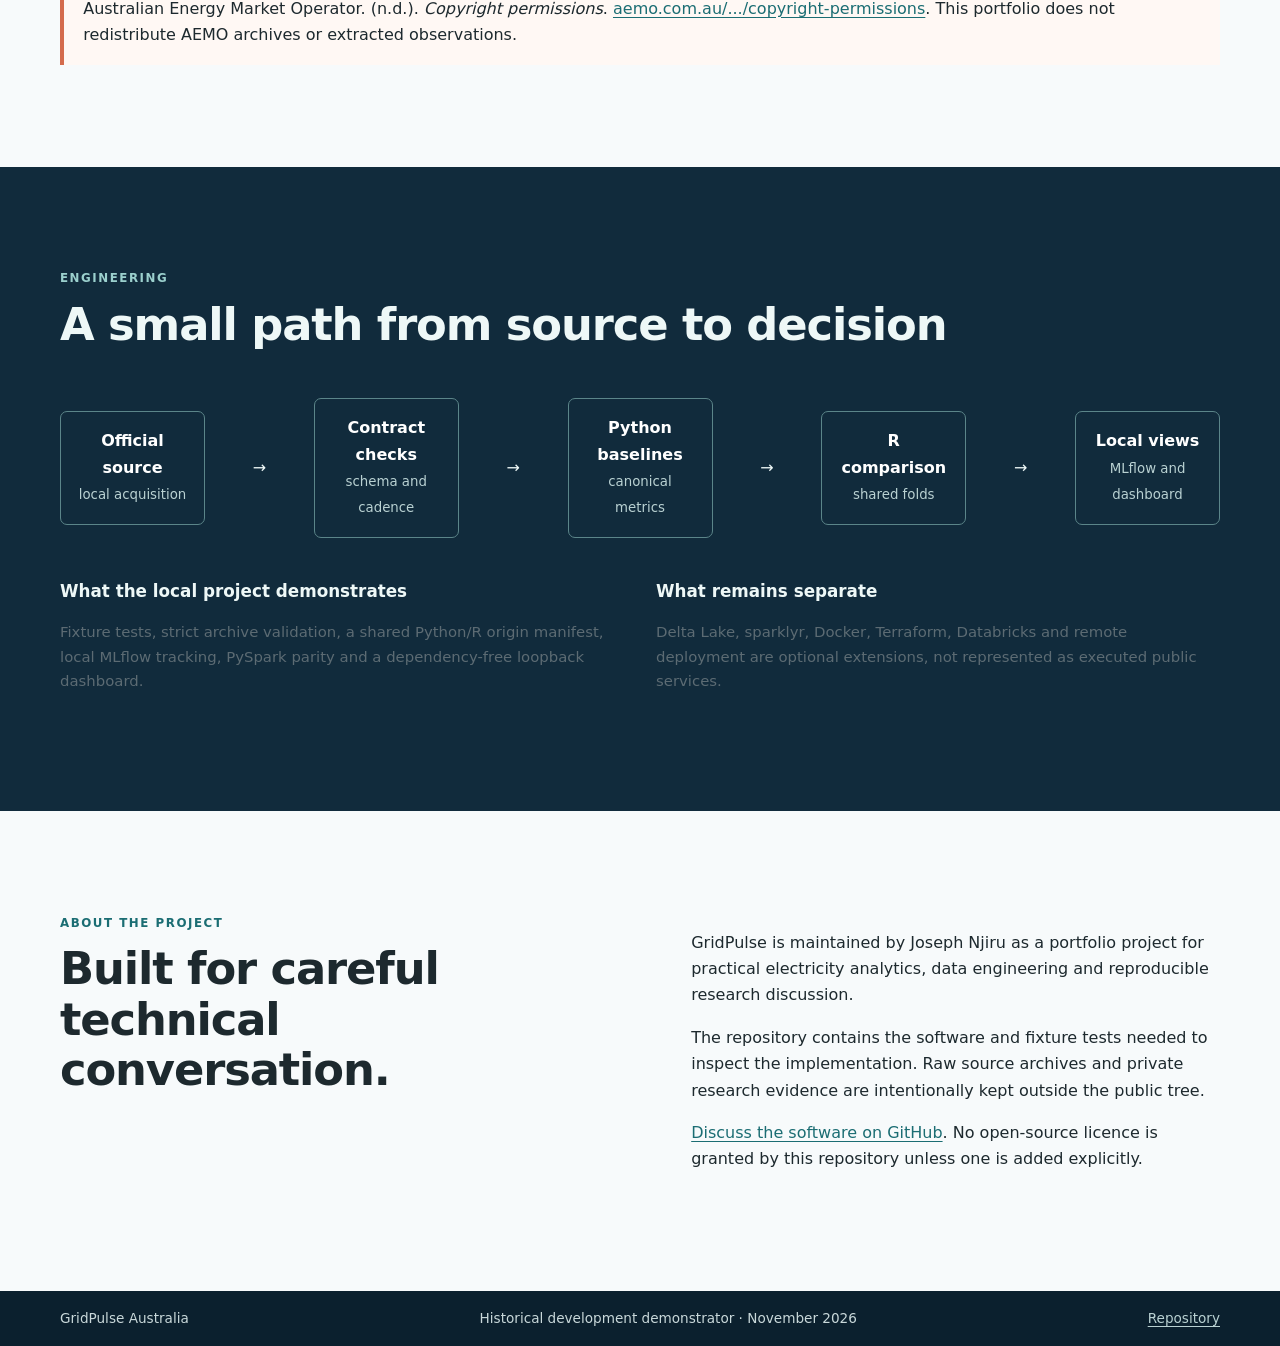
==== commit 28c919dd: "Redesign synthetic public explorer Make market and region scenarios materially distinct, calculate d" ====
--- a/site/index.html
+++ b/site/index.html
@@ -6,7 +6,8 @@
   <meta name="description" content="GridPulse Australia, a reproducible electricity-demand forecasting demonstrator.">
   <meta property="og:title" content="GridPulse Australia">
   <meta property="og:description" content="Market-native demand contracts, transparent baselines and reproducible evaluation.">
-  <link rel="canonical" href="./">
+  <link rel="canonical" href="https://josephnjiru.github.io/Gridpulse-electricity-demand-forecasting/">
+  <meta property="og:url" content="https://josephnjiru.github.io/Gridpulse-electricity-demand-forecasting/">
   <link rel="stylesheet" href="assets/site.css">
   <title>GridPulse Australia | Electricity-demand forecasting</title>
 </head>
@@ -44,13 +45,13 @@
       <div class="section-heading"><div><p class="eyebrow">Explore results</p><h2>Interactive trace, safe by design</h2></div><p class="section-note">Synthetic demonstration only. It illustrates the public interface, not AEMO results.</p></div>
       <div class="explorer card">
         <div class="controls" role="group" aria-label="Synthetic demonstration controls">
-          <label>Market<select id="demo-market"><option>NEM</option><option>WA WEM/SWIS</option></select></label>
-          <label>Region<select id="demo-region"><option>NSW1</option><option>QLD1</option><option>SA1</option><option>TAS1</option><option>VIC1</option></select></label>
-          <label>Model<select id="demo-model"><option>Previous day</option><option>Previous week</option><option>R ARIMA(1,0,0)</option></select></label>
+          <label>Market<select id="demo-market"><option value="NEM">NEM</option><option value="WA">WA WEM/SWIS</option></select></label>
+          <label id="region-label">Region<select id="demo-region"><option>NSW1</option><option>QLD1</option><option>SA1</option><option>TAS1</option><option>VIC1</option></select></label>
+          <label id="demo-model-label">Model<select id="demo-model"><option value="day">Previous day</option><option value="week">Previous week</option><option value="arima">R ARIMA(1,0,0)</option></select></label>
           <label>View<select id="demo-view"><option value="fold">Selected development fold</option><option value="aggregate">Aggregate metrics</option></select></label>
         </div>
         <p id="demo-status" class="status" role="status">Synthetic selected-fold trace, 48 half-hour leads</p>
-        <div class="metric-grid" aria-label="Synthetic example metrics"><div><strong id="metric-mae">42.8</strong><span>MAE, MW</span></div><div><strong id="metric-rmse">61.4</strong><span>RMSE, MW</span></div><div><strong id="metric-coverage">48/48</strong><span>Valid points</span></div></div>
+        <div class="metric-grid" aria-label="Synthetic example metrics"><div><strong id="metric-mae">Unavailable</strong><span>MAE, MW</span></div><div><strong id="metric-rmse">Unavailable</strong><span>RMSE, MW</span></div><div><strong id="metric-coverage">Unavailable</strong><span>Valid points</span></div></div>
         <div class="chart-wrap"><svg id="demo-chart" role="img" aria-labelledby="chart-title chart-desc" viewBox="0 0 900 300"><title id="chart-title">Synthetic actual and forecast demand trace</title><desc id="chart-desc">A synthetic 48-point demonstration comparing actual and forecast demand.</desc></svg></div>
         <p class="chart-footnote">Synthetic values are included to demonstrate interaction and chart accessibility. They are not sourced from AEMO and must not be interpreted as measured performance.</p>
         <details><summary>Data equivalent for screen readers</summary><p id="chart-table-summary">The synthetic trace contains 48 half-hour leads with actual and forecast series. Select aggregate metrics to see the interface change.</p></details>
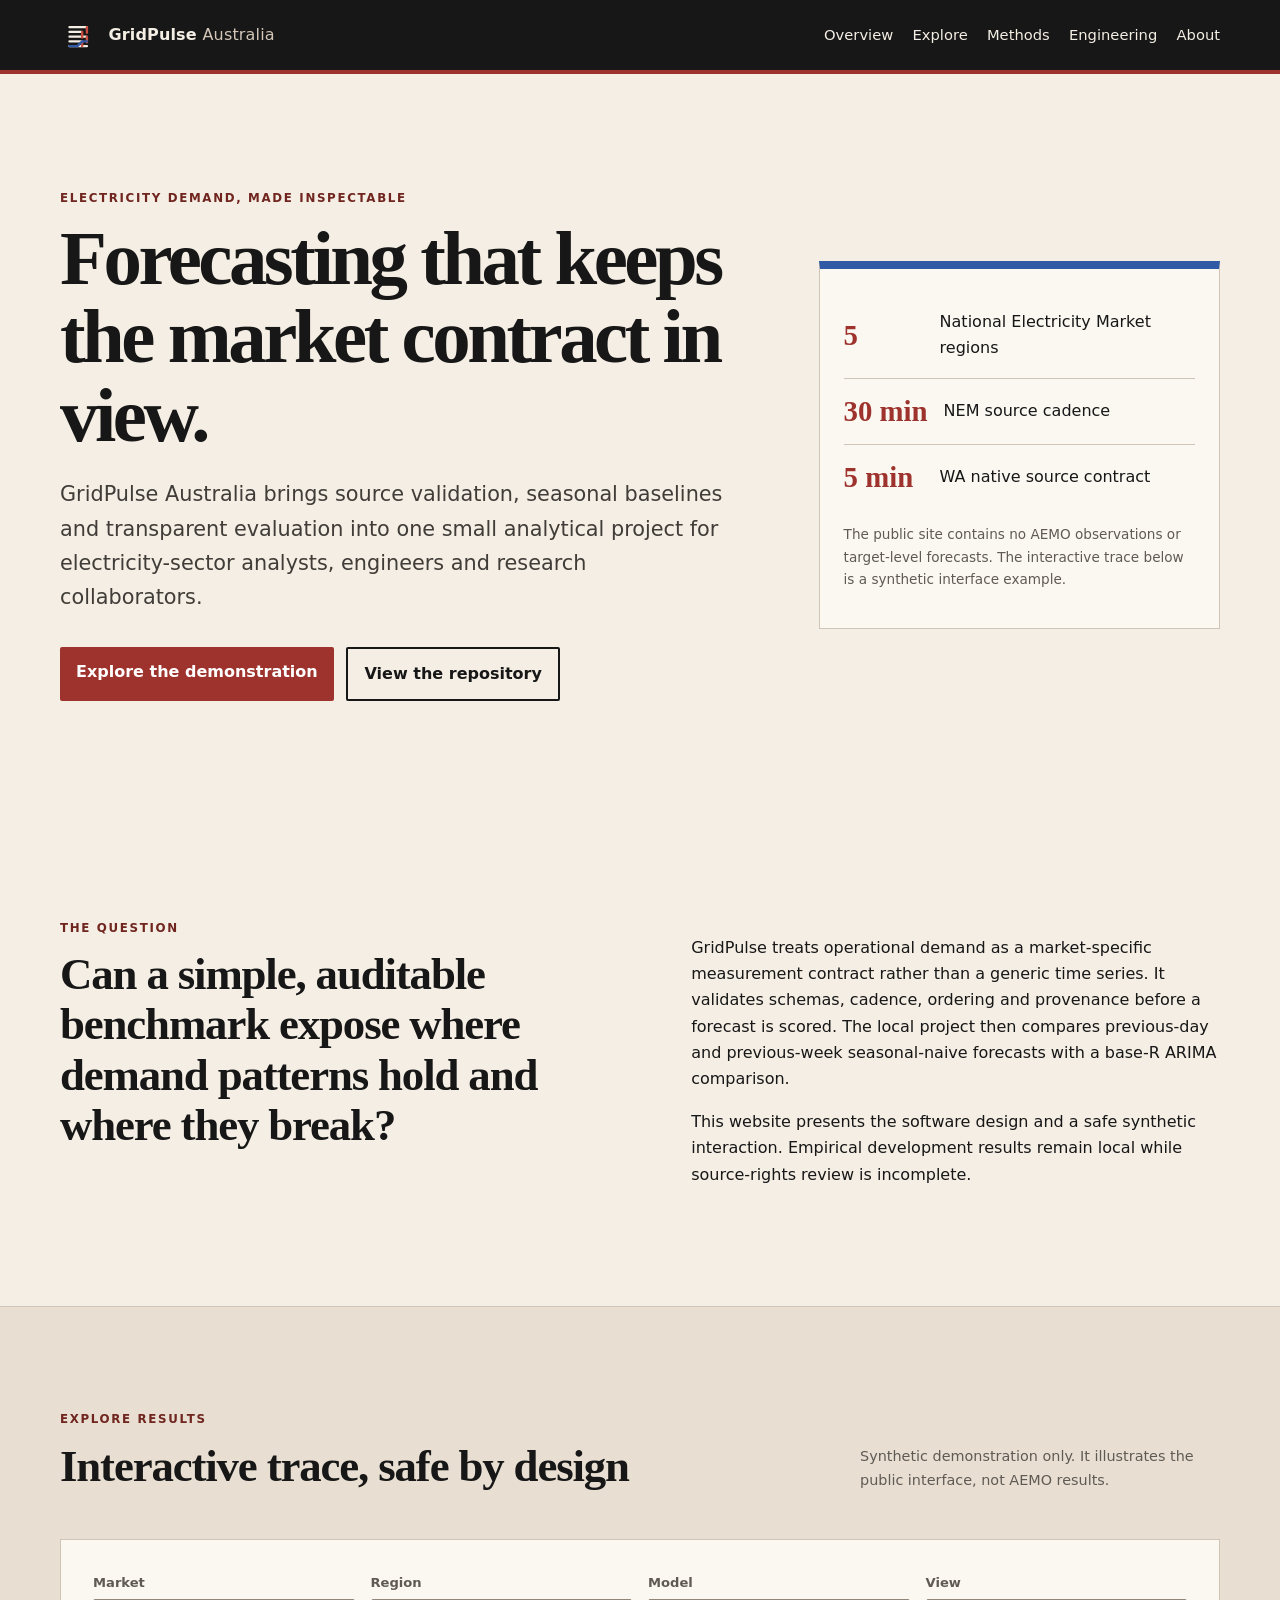
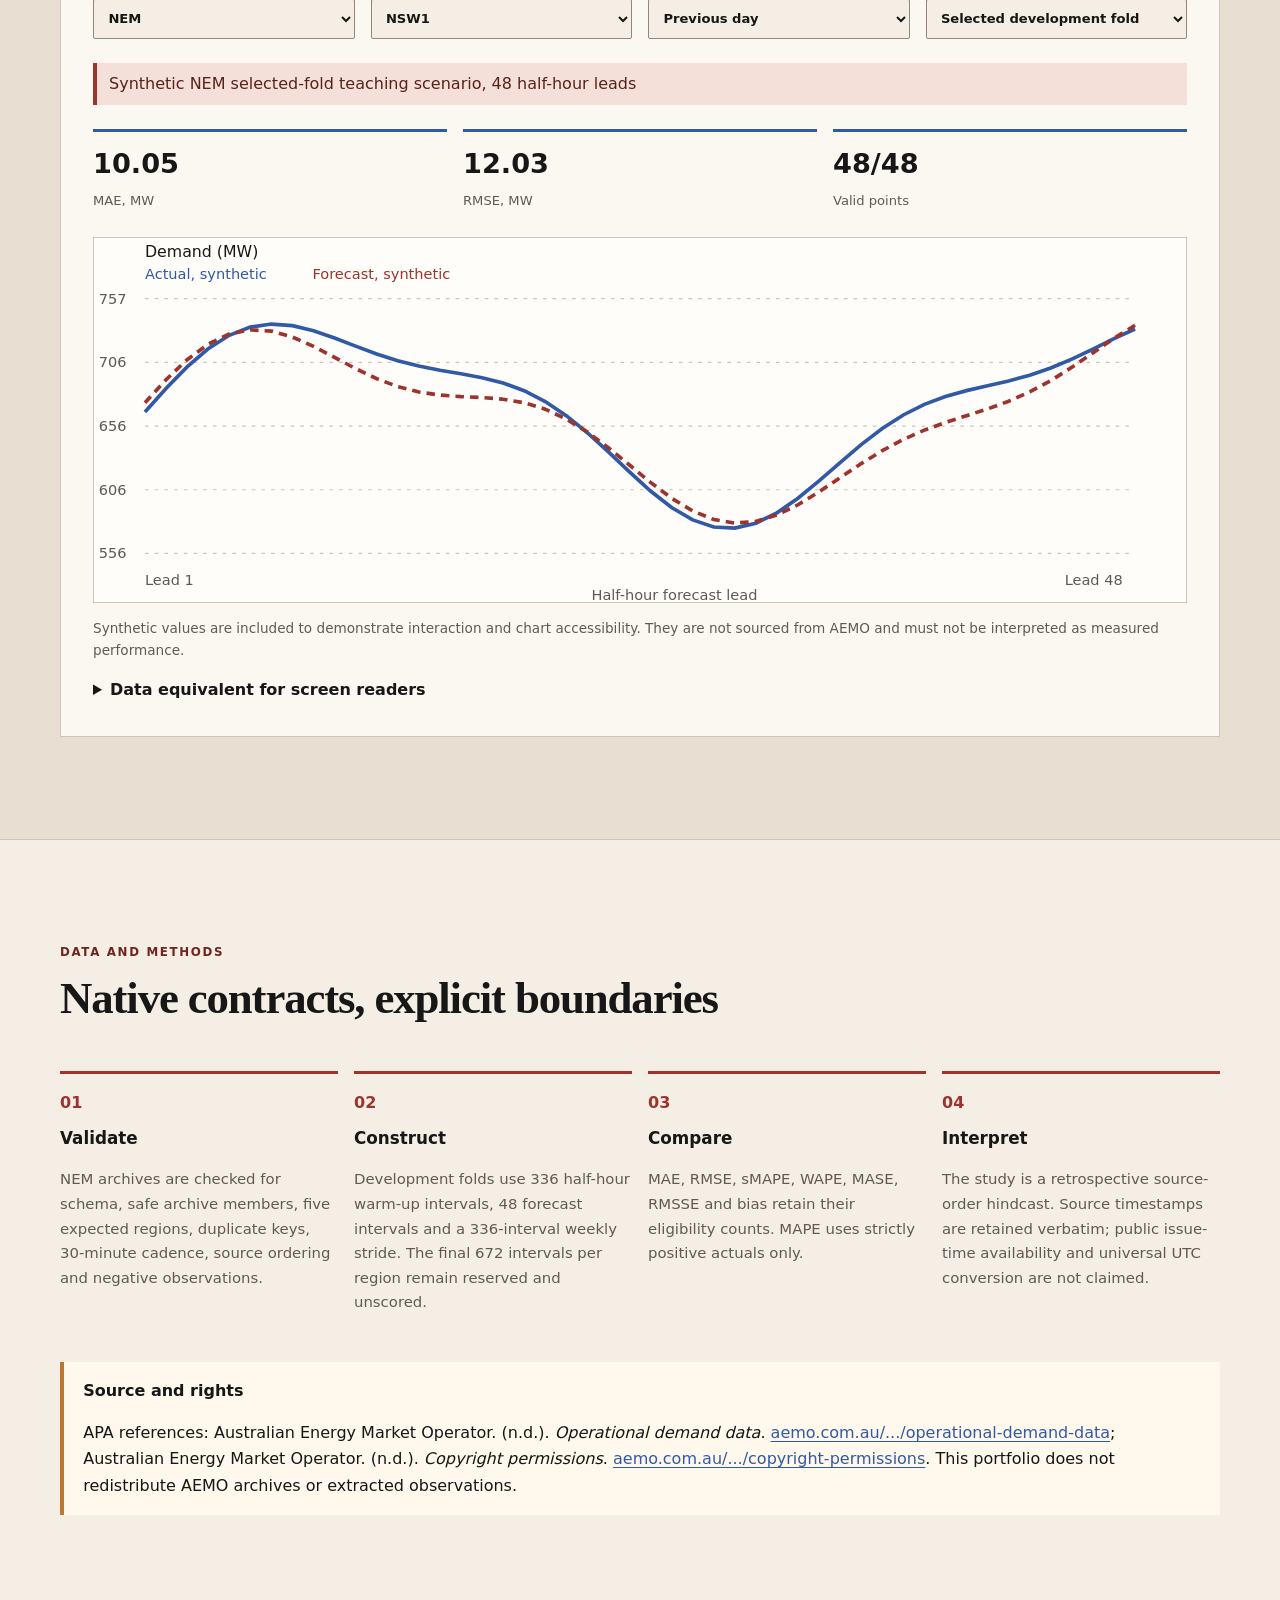
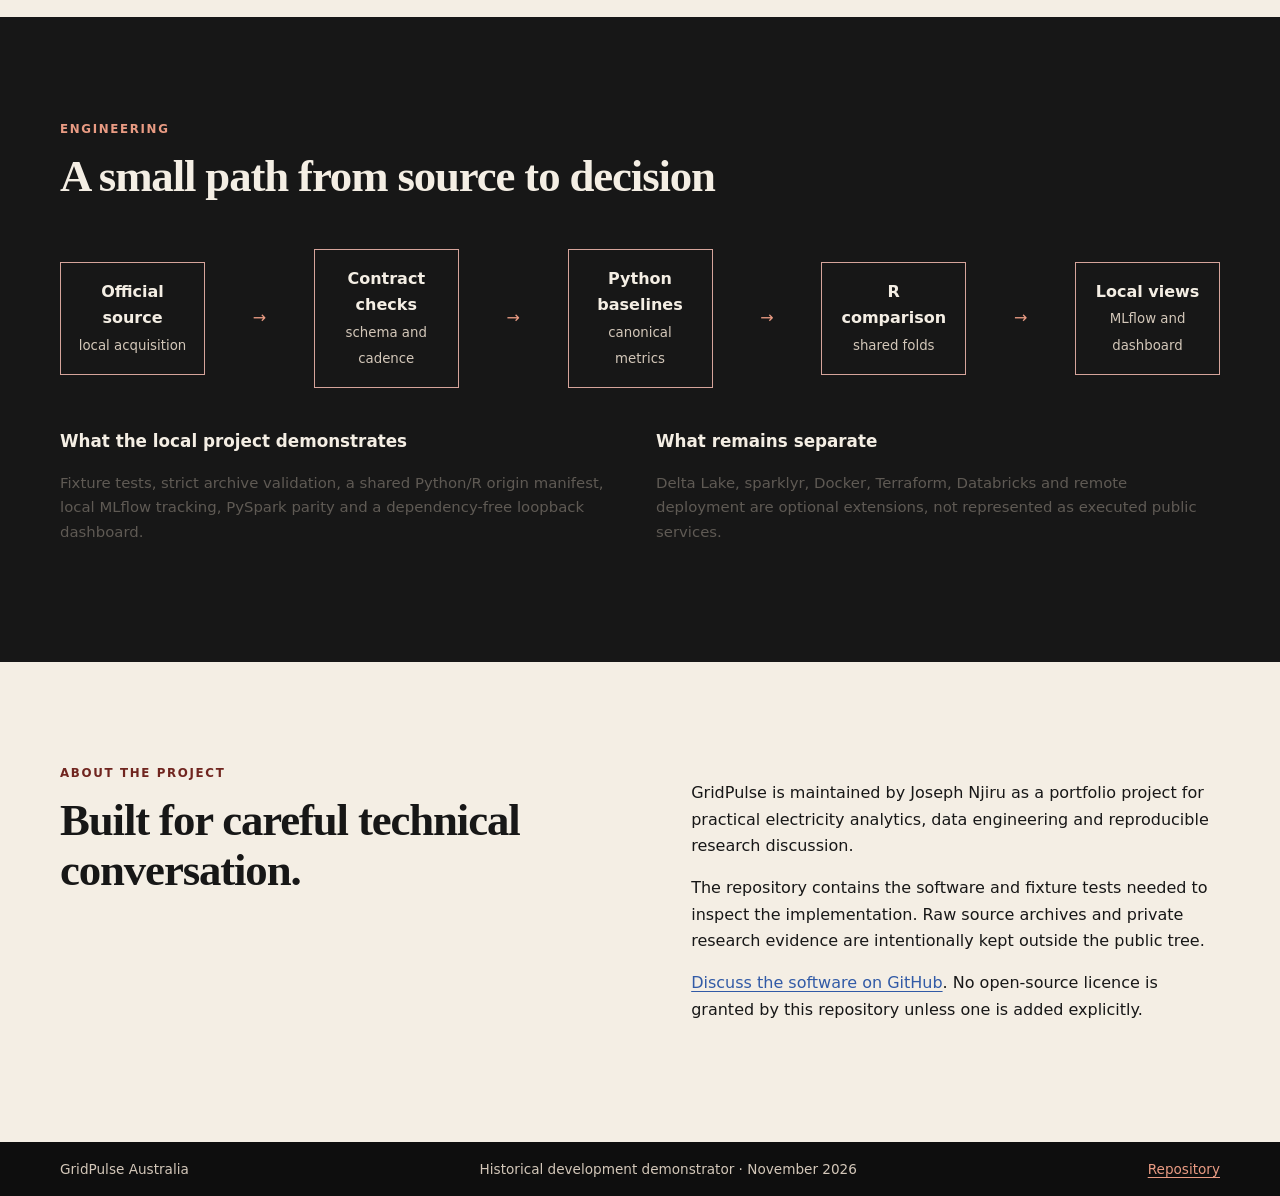
==== commit b9b5f7a4: "Refine GridPulse editorial site identity Introduce the original interval-lattice mark, editorial ene" ====
--- a/site/index.html
+++ b/site/index.html
@@ -8,6 +8,13 @@
   <meta property="og:description" content="Market-native demand contracts, transparent baselines and reproducible evaluation.">
   <link rel="canonical" href="https://josephnjiru.github.io/Gridpulse-electricity-demand-forecasting/">
   <meta property="og:url" content="https://josephnjiru.github.io/Gridpulse-electricity-demand-forecasting/">
+  <meta property="og:type" content="website">
+  <meta property="og:image" content="https://josephnjiru.github.io/Gridpulse-electricity-demand-forecasting/assets/gridpulse-social.png">
+  <meta name="twitter:card" content="summary_large_image">
+  <meta name="twitter:title" content="GridPulse Australia">
+  <meta name="twitter:description" content="Transparent electricity-demand forecasting software and synthetic public demonstration.">
+  <meta name="twitter:image" content="https://josephnjiru.github.io/Gridpulse-electricity-demand-forecasting/assets/gridpulse-social.png">
+  <link rel="icon" href="assets/gridpulse-mark.svg" type="image/svg+xml">
   <link rel="stylesheet" href="assets/site.css">
   <title>GridPulse Australia | Electricity-demand forecasting</title>
 </head>
@@ -15,7 +22,7 @@
 <a class="skip-link" href="#main">Skip to content</a>
 <header class="site-header">
   <div class="shell nav-wrap">
-    <a class="brand" href="./" aria-label="GridPulse Australia home"><span class="brand-mark">GP</span><span>GridPulse <em>Australia</em></span></a>
+    <a class="brand" href="./" aria-label="GridPulse Australia home"><img class="brand-mark" src="assets/gridpulse-mark.svg" alt=""><span>GridPulse <em>Australia</em></span></a>
     <nav aria-label="Primary navigation">
       <a href="#overview">Overview</a><a href="#explore">Explore</a><a href="#methods">Methods</a><a href="#engineering">Engineering</a><a href="#about">About</a>
     </nav>
@@ -76,6 +83,6 @@
   <section id="about" class="section shell two-col"><div><p class="eyebrow">About the project</p><h2>Built for careful technical conversation.</h2></div><div><p>GridPulse is maintained by Joseph Njiru as a portfolio project for practical electricity analytics, data engineering and reproducible research discussion.</p><p>The repository contains the software and fixture tests needed to inspect the implementation. Raw source archives and private research evidence are intentionally kept outside the public tree.</p><p><a href="https://github.com/JosephNjiru/Gridpulse-electricity-demand-forecasting">Discuss the software on GitHub</a>. No open-source licence is granted by this repository unless one is added explicitly.</p></div></section>
 </main>
 <footer class="footer"><div class="shell footer-inner"><span>GridPulse Australia</span><span>Historical development demonstrator · November 2026</span><a href="https://github.com/JosephNjiru/Gridpulse-electricity-demand-forecasting">Repository</a></div></footer>
-<script src="assets/site.js"></script>
+<script src="assets/site.js?v=13"></script>
 </body>
 </html>
--- a/site/assets/site.css
+++ b/site/assets/site.css
@@ -1,2 +1,130 @@
-:root{--navy:#112b3c;--ink:#1d292e;--teal:#1b6d73;--slate:#5c6b73;--paper:#f7fafb;--line:#dbe5e8;--white:#fff;--accent:#d46b4c;--space:clamp(1rem,2vw,2rem)}*{box-sizing:border-box}html{scroll-behavior:smooth}body{margin:0;background:var(--paper);color:var(--ink);font:16px/1.65 system-ui,-apple-system,BlinkMacSystemFont,"Segoe UI",sans-serif}a{color:var(--teal);text-underline-offset:3px}a:focus-visible,select:focus-visible,.button:focus-visible,summary:focus-visible{outline:3px solid #e29b45;outline-offset:3px}.shell{width:min(1160px,calc(100% - 2*var(--space)));margin-inline:auto}.skip-link{position:absolute;left:-999px;top:8px;background:#fff;padding:8px}.skip-link:focus{left:8px;z-index:5}.site-header{position:sticky;top:0;z-index:4;background:rgba(17,43,60,.97);color:#fff;border-bottom:1px solid #42606d}.nav-wrap,.footer-inner{display:flex;align-items:center;justify-content:space-between;gap:1rem;padding:1rem 0}.brand{display:flex;align-items:center;gap:.65rem;color:#fff;text-decoration:none;font-weight:700;letter-spacing:.01em}.brand em{font-weight:400;font-style:normal;color:#b9d1d2}.brand-mark{display:grid;place-items:center;width:34px;height:34px;border:1px solid #94c6c5;border-radius:7px;color:#d9f0ef;font-size:.75rem}.site-header nav{display:flex;gap:1.2rem;flex-wrap:wrap}.site-header nav a{color:#eaf4f4;text-decoration:none;font-size:.92rem}.hero{display:grid;grid-template-columns:1.4fr .8fr;gap:clamp(2rem,7vw,7rem);padding-top:clamp(4rem,9vw,8rem);padding-bottom:clamp(4rem,9vw,8rem)}.eyebrow{text-transform:uppercase;letter-spacing:.13em;font-size:.74rem;font-weight:700;color:var(--teal);margin:0 0 .7rem}.hero h1{font-size:clamp(2.4rem,6vw,5.3rem);line-height:1.04;letter-spacing:-.045em;margin:0 0 1.4rem;max-width:760px}.lede{font-size:clamp(1.05rem,2vw,1.3rem);max-width:700px;color:#42545b}.actions{display:flex;gap:.8rem;flex-wrap:wrap;margin-top:2rem}.button{display:inline-block;padding:.75rem 1rem;border-radius:5px;text-decoration:none;font-weight:700}.primary{background:var(--teal);color:#fff}.secondary{border:1px solid var(--teal);color:var(--teal)}.hero-card{align-self:center;background:var(--navy);color:#fff;border-radius:12px;padding:1.5rem;box-shadow:0 14px 30px #112b3c1f}.scope-row{display:flex;align-items:center;gap:1rem;border-bottom:1px solid #ffffff25;padding:1rem 0}.scope-row:last-of-type{border:0}.scope-number{font-size:1.8rem;font-weight:700;color:#9bd0cd;min-width:80px}.small{font-size:.82rem;color:#c3d3d5}.section{padding-block:clamp(3.5rem,8vw,7rem)}.section-tint{background:#eaf0f3}.section-dark{background:var(--navy);color:#eef8f7}.section-dark .eyebrow{color:#9bd0cd}.section h2{font-size:clamp(1.8rem,3.5vw,3rem);line-height:1.12;letter-spacing:-.025em;margin:.2rem 0 1rem}.two-col{display:grid;grid-template-columns:1fr 1fr;gap:clamp(2rem,8vw,8rem)}.section-heading{display:flex;justify-content:space-between;gap:2rem;align-items:end;margin-bottom:2rem}.section-note{max-width:360px;color:var(--slate);font-size:.9rem}.card{background:#fff;border:1px solid var(--line);border-radius:10px;padding:clamp(1rem,3vw,2rem);box-shadow:0 9px 24px #112b3c0d}.controls{display:grid;grid-template-columns:repeat(4,1fr);gap:1rem;margin-bottom:1.5rem}.controls label{font-size:.82rem;font-weight:700;color:var(--slate)}select{display:block;width:100%;margin-top:.35rem;padding:.65rem;border:1px solid #aebfc4;border-radius:5px;background:#fff;color:var(--ink);font:inherit}.status{border-left:4px solid var(--teal);padding:.5rem .75rem;background:#edf7f6;color:#28575b}.metric-grid{display:grid;grid-template-columns:repeat(3,1fr);gap:1rem;margin:1.5rem 0}.metric-grid div{border-top:2px solid var(--teal);padding-top:.6rem}.metric-grid strong{display:block;font-size:1.7rem}.metric-grid span{color:var(--slate);font-size:.82rem}.chart-wrap{overflow:hidden;border:1px solid var(--line);background:#fbfdfe;border-radius:5px}.chart-wrap svg{display:block;width:100%;height:auto;min-height:220px}.chart-footnote,.small{font-size:.85rem;color:var(--slate)}details{margin-top:1rem}summary{cursor:pointer;font-weight:700}.method-grid{display:grid;grid-template-columns:repeat(4,1fr);gap:1rem;margin:2rem 0}.method-grid article{border-top:2px solid var(--teal);padding-top:1rem}.method-grid h3,.engineering-grid h3{margin:.5rem 0;font-size:1.05rem}.method-grid p,.engineering-grid p{font-size:.93rem;color:var(--slate)}.step{font-weight:700;color:var(--teal)}.notice{border-left:4px solid var(--accent);padding:1rem 1.2rem;background:#fff8f4}.notice p{margin-bottom:0}.architecture{display:flex;align-items:center;justify-content:space-between;gap:.7rem;overflow-x:auto;max-width:100%;min-width:0;padding:2rem 0}.architecture>span{flex:0 0 auto}.arch-node{min-width:145px;flex:0 0 145px;border:1px solid #5b8589;border-radius:7px;padding:1rem;text-align:center;color:#fff;font-weight:700}.arch-node small{color:#b9d1d2;font-weight:400}.engineering-grid{display:grid;grid-template-columns:1fr 1fr;gap:2rem}.footer{background:#0b202e;color:#c9d8da}.footer-inner{font-size:.85rem}.footer a{color:#b9d1d2}@media(max-width:760px){.hero,.two-col{grid-template-columns:1fr}.controls,.method-grid{grid-template-columns:1fr 1fr}.site-header nav{gap:.65rem}.section-heading{display:block}.architecture{justify-content:flex-start}.engineering-grid{grid-template-columns:1fr}}@media(max-width:460px){.nav-wrap{align-items:flex-start;flex-direction:column}.hero{padding-top:3rem}.controls,.method-grid,.metric-grid{grid-template-columns:1fr}.hero h1{font-size:2.6rem}.footer-inner{align-items:flex-start;flex-direction:column}}
-@media(prefers-reduced-motion:reduce){html{scroll-behavior:auto}}
+:root {
+  --paper: #f4eee4;
+  --paper-deep: #e8dfd2;
+  --ink: #171717;
+  --muted: #5f5a54;
+  --line: #cfc4b6;
+  --card: #fbf8f2;
+  --oxblood: #9e332d;
+  --oxblood-dark: #70251f;
+  --ultramarine: #315aa6;
+  --ochre: #bd762d;
+  --focus: #1c4f9a;
+  --space: clamp(1rem, 2.4vw, 2rem);
+  --display: Georgia, "Times New Roman", serif;
+  --body: system-ui, -apple-system, BlinkMacSystemFont, "Segoe UI", sans-serif;
+}
+
+* { box-sizing: border-box; }
+html { scroll-behavior: smooth; }
+body {
+  margin: 0;
+  background: var(--paper);
+  color: var(--ink);
+  font: 16px/1.65 var(--body);
+}
+a { color: var(--ultramarine); text-underline-offset: 3px; }
+a:focus-visible, select:focus-visible, .button:focus-visible, summary:focus-visible {
+  outline: 3px solid var(--focus);
+  outline-offset: 3px;
+}
+.shell { width: min(1160px, calc(100% - 2 * var(--space))); margin-inline: auto; }
+.skip-link {
+  position: absolute; left: -999px; top: 8px; background: var(--paper);
+  padding: 8px; border: 2px solid var(--ink);
+}
+.skip-link:focus { left: 8px; z-index: 5; }
+.site-header {
+  position: sticky; top: 0; z-index: 4; background: var(--ink);
+  color: var(--paper); border-bottom: 4px solid var(--oxblood);
+}
+.nav-wrap, .footer-inner {
+  display: flex; align-items: center; justify-content: space-between;
+  gap: 1rem; padding: 1rem 0;
+}
+.brand {
+  display: flex; align-items: center; gap: .65rem; color: var(--paper);
+  text-decoration: none; font-weight: 750; letter-spacing: .01em;
+}
+.brand em { font-weight: 400; font-style: normal; color: #d3c7b9; }
+.brand-mark { width: 38px; height: 38px; display: block; }
+.site-header nav { display: flex; gap: 1.2rem; flex-wrap: wrap; }
+.site-header nav a { color: var(--paper); text-decoration: none; font-size: .92rem; }
+.site-header nav a:hover { color: #e99b83; }
+.hero {
+  display: grid; grid-template-columns: 1.25fr .75fr; gap: clamp(2rem, 7vw, 7rem);
+  padding-top: clamp(4rem, 9vw, 8rem); padding-bottom: clamp(4rem, 9vw, 8rem);
+}
+.eyebrow {
+  text-transform: uppercase; letter-spacing: .14em; font-size: .74rem;
+  font-weight: 800; color: var(--oxblood-dark); margin: 0 0 .7rem;
+}
+.hero h1 {
+  font: 700 clamp(2.5rem, 6vw, 5.4rem)/1.02 var(--display);
+  letter-spacing: -.045em; margin: 0 0 1.4rem; max-width: 760px;
+}
+.lede { font-size: clamp(1.05rem, 2vw, 1.3rem); max-width: 700px; color: #403c38; }
+.actions { display: flex; gap: .8rem; flex-wrap: wrap; margin-top: 2rem; }
+.button { display: inline-block; padding: .75rem 1rem; border-radius: 2px; text-decoration: none; font-weight: 750; }
+.primary { background: var(--oxblood); color: #fff; }
+.secondary { border: 2px solid var(--ink); color: var(--ink); }
+.hero-card {
+  align-self: center; background: var(--card); border: 1px solid var(--line);
+  border-top: 8px solid var(--ultramarine); padding: 1.5rem;
+}
+.scope-row { display: flex; align-items: center; gap: 1rem; border-bottom: 1px solid var(--line); padding: 1rem 0; }
+.scope-row:last-of-type { border: 0; }
+.scope-number { font: 700 1.8rem var(--display); color: var(--oxblood); min-width: 80px; }
+.small { font-size: .85rem; color: var(--muted); }
+.section { padding-block: clamp(3.5rem, 8vw, 7rem); }
+.section-tint { background: var(--paper-deep); border-block: 1px solid var(--line); }
+.section-dark { background: var(--ink); color: var(--paper); }
+.section-dark .eyebrow { color: #e99b83; }
+.section h2 { font: 700 clamp(1.9rem, 3.5vw, 3rem)/1.12 var(--display); letter-spacing: -.025em; margin: .2rem 0 1rem; }
+.two-col { display: grid; grid-template-columns: 1fr 1fr; gap: clamp(2rem, 8vw, 8rem); }
+.section-heading { display: flex; justify-content: space-between; gap: 2rem; align-items: end; margin-bottom: 2rem; }
+.section-note { max-width: 360px; color: var(--muted); font-size: .9rem; }
+.card { background: var(--card); border: 1px solid var(--line); padding: clamp(1rem, 3vw, 2rem); }
+.controls { display: grid; grid-template-columns: repeat(4, 1fr); gap: 1rem; margin-bottom: 1.5rem; }
+.controls label { font-size: .82rem; font-weight: 750; color: var(--muted); }
+select { display: block; width: 100%; margin-top: .35rem; padding: .65rem; border: 1px solid #918679; border-radius: 2px; background: var(--paper); color: var(--ink); font: inherit; }
+.status { border-left: 4px solid var(--oxblood); padding: .5rem .75rem; background: #f5dfd9; color: #57221d; }
+.metric-grid { display: grid; grid-template-columns: repeat(3, 1fr); gap: 1rem; margin: 1.5rem 0; }
+.metric-grid div { border-top: 3px solid var(--ultramarine); padding-top: .6rem; }
+.metric-grid strong { display: block; font-size: 1.7rem; }
+.metric-grid span { color: var(--muted); font-size: .82rem; }
+.chart-wrap { overflow: hidden; border: 1px solid var(--line); background: #fffdf9; }
+.chart-wrap svg { display: block; width: 100%; height: auto; min-height: 220px; }
+.chart-footnote { font-size: .85rem; color: var(--muted); }
+details { margin-top: 1rem; } summary { cursor: pointer; font-weight: 750; }
+.method-grid { display: grid; grid-template-columns: repeat(4, 1fr); gap: 1rem; margin: 2rem 0; }
+.method-grid article { border-top: 3px solid var(--oxblood); padding-top: 1rem; }
+.method-grid h3, .engineering-grid h3 { margin: .5rem 0; font-size: 1.05rem; }
+.method-grid p, .engineering-grid p { font-size: .93rem; color: var(--muted); }
+.step { font-weight: 800; color: var(--oxblood); }
+.notice { border-left: 4px solid var(--ochre); padding: 1rem 1.2rem; background: #fff8ec; }
+.notice p { margin-bottom: 0; }
+.architecture { display: flex; align-items: center; justify-content: space-between; gap: .7rem; overflow-x: auto; max-width: 100%; min-width: 0; padding: 2rem 0; }
+.architecture > span { flex: 0 0 auto; color: #e99b83; }
+.arch-node { min-width: 145px; flex: 0 0 145px; border: 1px solid #d6a49b; padding: 1rem; text-align: center; color: var(--paper); font-weight: 750; }
+.arch-node small { color: #d3c7b9; font-weight: 400; }
+.engineering-grid { display: grid; grid-template-columns: 1fr 1fr; gap: 2rem; }
+.footer { background: #0e0e0e; color: #d3c7b9; }
+.footer-inner { font-size: .85rem; }
+.footer a { color: #e99b83; }
+@media (max-width: 760px) {
+  .hero, .two-col { grid-template-columns: 1fr; }
+  .controls, .method-grid { grid-template-columns: 1fr 1fr; }
+  .site-header nav { gap: .65rem; }
+  .section-heading { display: block; }
+  .architecture { justify-content: flex-start; }
+  .engineering-grid { grid-template-columns: 1fr; }
+}
+@media (max-width: 460px) {
+  .nav-wrap { align-items: flex-start; flex-direction: column; }
+  .hero { padding-top: 3rem; }
+  .controls, .method-grid, .metric-grid { grid-template-columns: 1fr; }
+  .hero h1 { font-size: 2.65rem; }
+  .footer-inner { align-items: flex-start; flex-direction: column; }
+}
+@media (prefers-reduced-motion: reduce) { html { scroll-behavior: auto; } }
